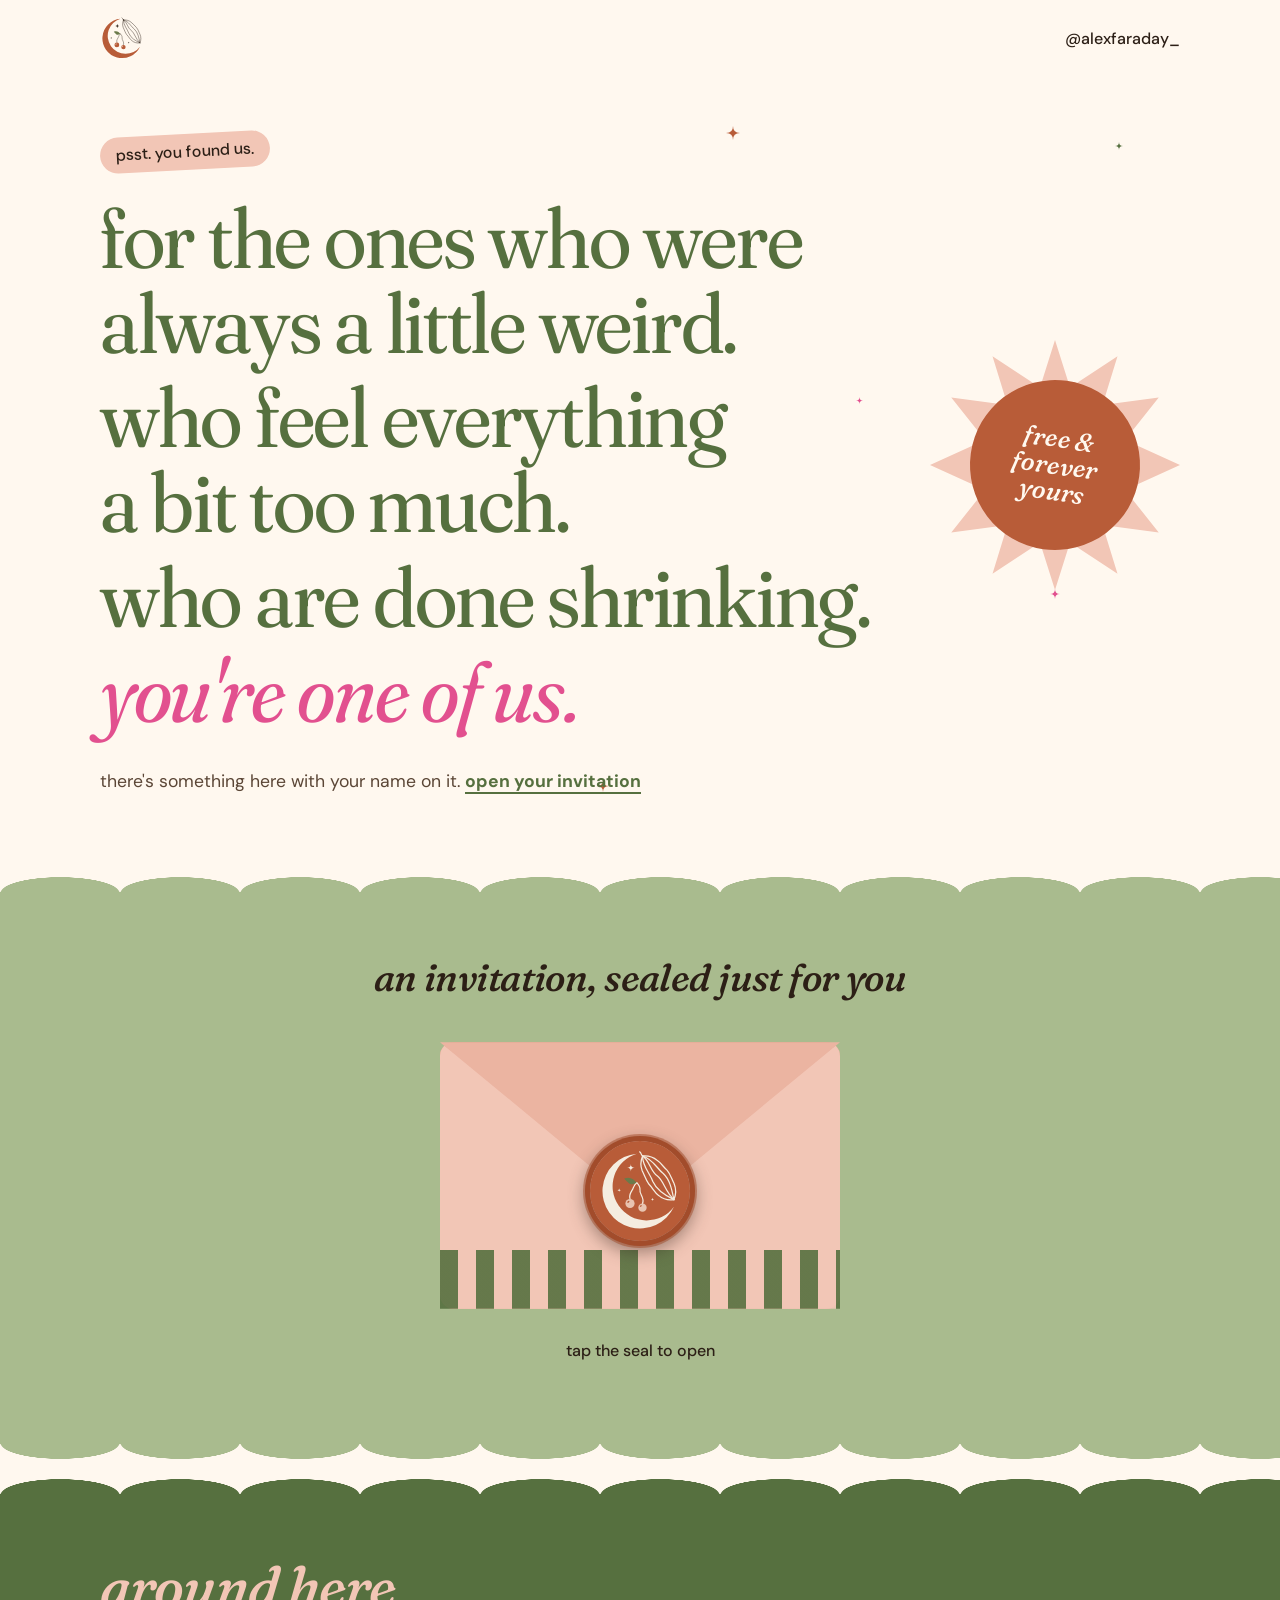
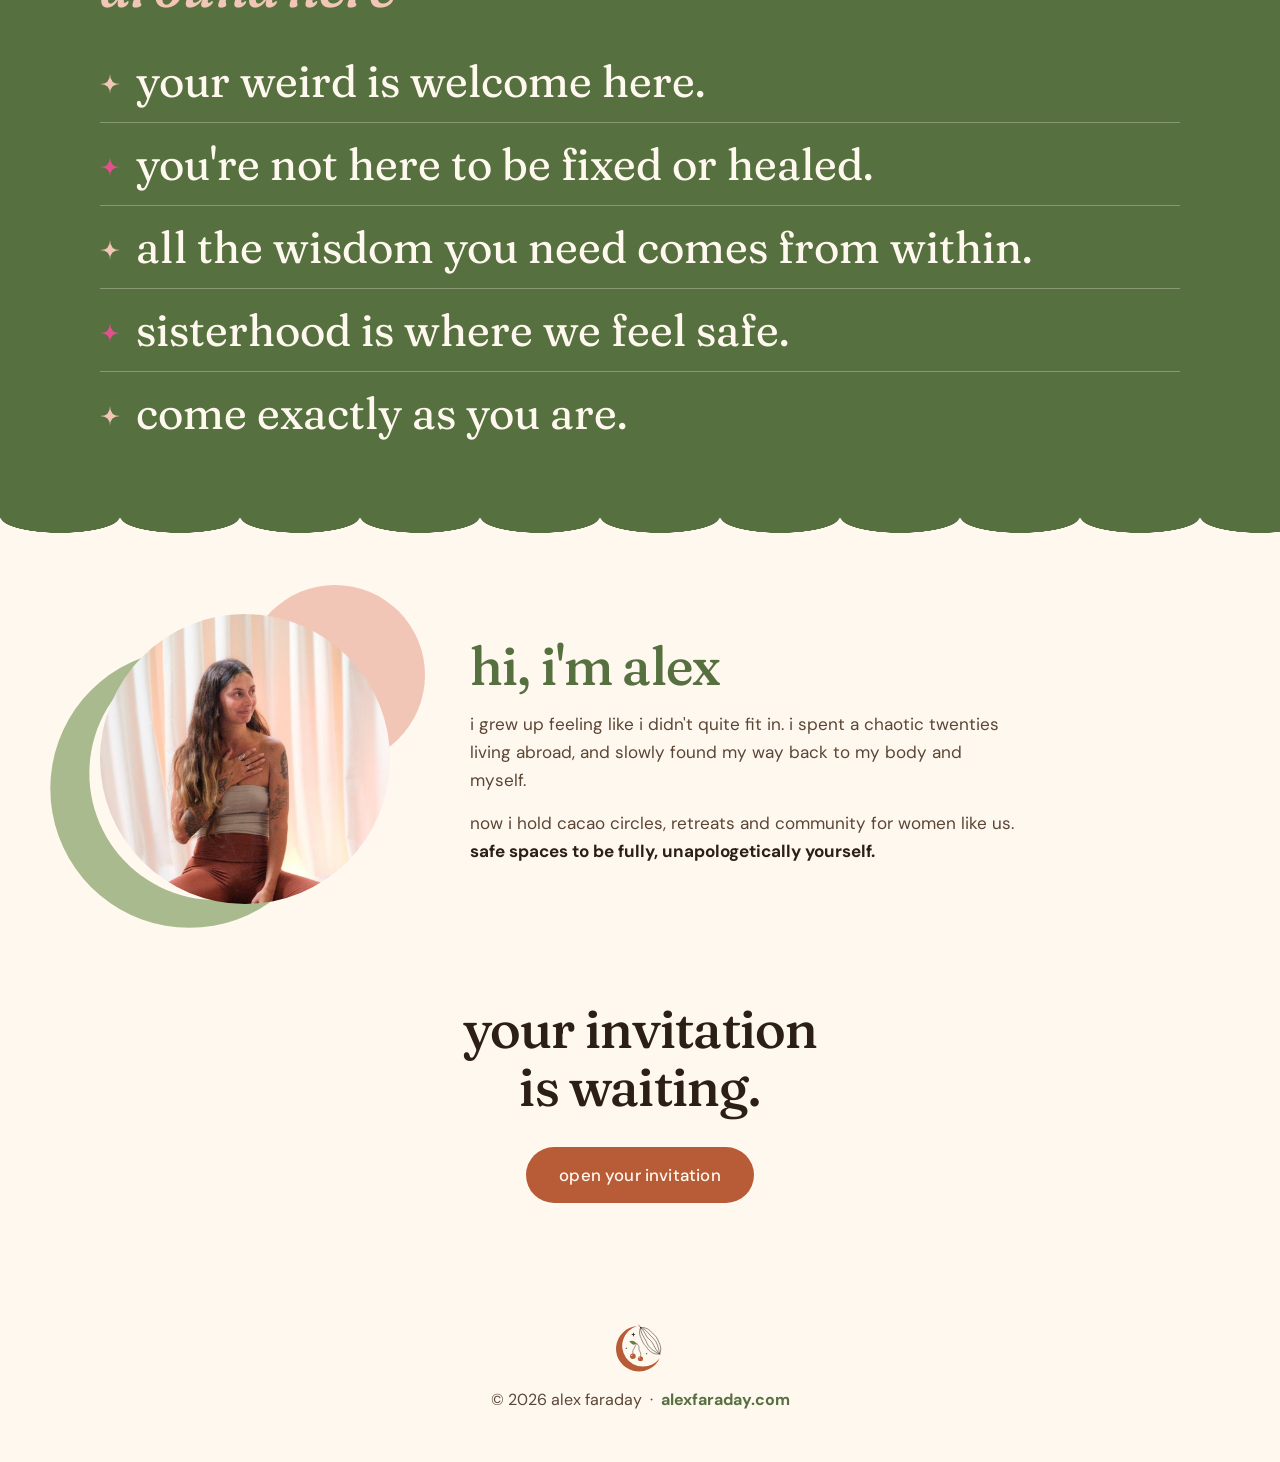
==== free.html @ 0415c29d "Add files via upload" ====
<!DOCTYPE html>
<html lang="en">
<head>
  <meta charset="UTF-8" />
  <meta name="viewport" content="width=device-width, initial-scale=1.0, viewport-fit=cover" />
  <title>your invitation · alex faraday</title>
  <meta name="description" content="a guided meditation and a ceremonial cacao guide, free and forever yours. an invitation into alex faraday's world." />
  <link rel="icon" href="favicon.svg" type="image/svg+xml" />
  <link rel="apple-touch-icon" href="apple-touch-icon.png" />
  <link rel="preconnect" href="https://fonts.googleapis.com" />
  <link rel="preconnect" href="https://fonts.gstatic.com" crossorigin />
  <link href="https://fonts.googleapis.com/css2?family=DM+Sans:opsz,wght@9..40,400;9..40,500;9..40,700&family=Fraunces:ital,opsz,wght,SOFT,WONK@0,9..144,300..600,0..100,0..1;1,9..144,300..600,0..100,0..1&display=swap" rel="stylesheet" />
  <style>
    /* boutique ibiza, green mood: whitewash, olive + sage, terracotta accents, soft scallops */
    :root {
      --wash:   #FFF8EF;
      --ink:    #2C1F16;
      --cobalt: #56703F;
      --sage:   #A9BB8E;
      --deep:   #B83A72;
      --sun:    #F5C95C;
      --pink:   #E2508F;
      --gingham: rgba(184,92,56,.32);
      --blush:  #F2C6B6;
      --terra:  #B85C38;
      --muted:  #5B4636;
      --ff-display: 'Fraunces', Georgia, serif;
      --ff-body: 'DM Sans', system-ui, sans-serif;
      --ease: cubic-bezier(.2, .8, .2, 1);
      color-scheme: light;
    }

    *, *::before, *::after { box-sizing: border-box; margin: 0; padding: 0; }
    html { scroll-behavior: smooth; -webkit-text-size-adjust: 100%; }
    body { background: var(--wash); color: var(--ink); font: 400 16px/1.65 var(--ff-body); overflow-x: hidden; }
    body, body * { text-transform: lowercase !important; }
    img { display: block; max-width: 100%; }
    a { color: inherit; }
    :focus-visible { outline: 3px solid var(--pink); outline-offset: 4px; border-radius: 8px; }
    .star { fill: currentColor; }

    .wrap {
      max-width: 1120px;
      margin: 0 auto;
      padding-left: max(1.25rem, env(safe-area-inset-left, 0px));
      padding-right: max(1.25rem, env(safe-area-inset-right, 0px));
    }

    .funky {
      font-family: var(--ff-display);
      font-variation-settings: "SOFT" 50, "WONK" 0;
      letter-spacing: -0.015em;
      text-wrap: balance;
    }

    /* ── scalloped edge ── */
    .awning {
      height: 46px;
      background: var(--terra);
      -webkit-mask: linear-gradient(#000 0 0) top / 100% 28px no-repeat, radial-gradient(circle 18px at 50% 0, #000 98%, #0000) 0 28px / 36px 18px repeat-x;
              mask: linear-gradient(#000 0 0) top / 100% 28px no-repeat, radial-gradient(circle 18px at 50% 0, #000 98%, #0000) 0 28px / 36px 18px repeat-x;
    }

    .topbar { display: flex; align-items: center; justify-content: space-between; padding-block: 1rem; }
    .topbar img { width: 46px; height: 46px; }
    .topbar a { text-decoration: none; font-weight: 500; }
    .topbar a:hover { color: var(--cobalt); }

    /* ── buttons: retro stickers ── */
    .btn {
      display: inline-flex; align-items: center; justify-content: center;
      min-height: 56px; padding: 0.9rem 2.1rem;
      background: var(--terra); color: var(--wash);
      border: 0; border-radius: 999px;
      font: 500 1.05rem/1.2 var(--ff-body); letter-spacing: 0.01em;
      text-decoration: none; cursor: pointer;
      transition: transform .2s var(--ease), background .2s;
    }
    .btn:hover { transform: translateY(-2px); background: #A24C2B; }
    .btn:active { transform: translateY(1px); }
    .btn[disabled] { opacity: .7; cursor: wait; }
    .btn--full { width: 100%; }

    /* ── the calling ── */
    .calling { display: grid; gap: 2rem; align-items: center; padding-block: 2.5rem 4rem; }
    @media (min-width: 900px) { .calling { grid-template-columns: minmax(0, 1fr) auto; gap: 3rem; padding-block: 3.5rem 5rem; } }
    .psst {
      display: inline-block;
      background: var(--blush);
      border: 0;
      border-radius: 999px;
      padding: 0.3rem 1rem;
      font-weight: 500;
      transform: rotate(-3deg);
      margin-bottom: 1.6rem;
    }
    .calling h1 {
      font-weight: 400;
      font-size: clamp(2.6rem, 7.6vw, 5.3rem);
      line-height: 1;
      color: var(--cobalt);
      max-width: 17ch;
    }
    .calling h1 span { display: block; opacity: 0; transform: translateY(16px) rotate(-1deg); animation: rise .8s var(--ease) forwards; }
    .calling h1 span + span { margin-top: 0.12em; }
    .calling h1 span:nth-child(1) { animation-delay: .15s; }
    .calling h1 span:nth-child(2) { animation-delay: .95s; }
    .calling h1 span:nth-child(3) { animation-delay: 1.75s; }
    .calling h1 span:nth-child(4) { animation-delay: 2.7s; color: var(--pink); font-style: italic; }
    .calling .after { opacity: 0; animation: rise .8s var(--ease) 3.4s forwards; margin-top: 2rem; font-size: 1.1rem; color: var(--muted); }
    .calling .after a { color: var(--cobalt); font-weight: 700; text-underline-offset: 5px; text-decoration-thickness: 2px; }
    @keyframes rise { to { opacity: 1; transform: none; } }

    /* rotating sun sticker */
    .sun-sticker { position: relative; width: 210px; height: 210px; justify-self: center; }
    .sun-sticker .rays { position: absolute; inset: 0; color: var(--blush); animation: spin 40s linear infinite; }
    .sun-sticker .face {
      position: absolute; inset: 34px;
      border-radius: 50%;
      background: var(--terra);
      border: 0;
      display: grid; place-items: center; text-align: center;
      font: italic 500 1.35rem/1.05 var(--ff-display);
      font-variation-settings: "SOFT" 50, "WONK" 0;
      color: var(--wash);
      transform: rotate(8deg);
    }
    @keyframes spin { to { transform: rotate(360deg); } }

    /* fairy dust */
    .calling { position: relative; }
    .dust { position: absolute; inset: 0; pointer-events: none; }
    .dust svg { position: absolute; color: var(--terra); animation: twinkle 3.6s ease-in-out infinite; }
    .dust svg:nth-child(1) { left: 58%; top: 6%;  width: 14px; height: 14px; }
    .dust svg:nth-child(2) { left: 88%; top: 64%; width: 10px; height: 10px; animation-delay: .8s; color: var(--pink); }
    .dust svg:nth-child(3) { left: 46%; top: 88%; width: 12px; height: 12px; animation-delay: 1.6s; }
    .dust svg:nth-child(4) { left: 94%; top: 8%;  width: 8px;  height: 8px;  animation-delay: 2.3s; color: var(--cobalt); }
    .dust svg:nth-child(5) { left: 70%; top: 40%; width: 7px;  height: 7px;  animation-delay: 1.2s; color: var(--pink); }
    @keyframes twinkle { 0%, 100% { transform: scale(1) rotate(0); opacity: 1; } 50% { transform: scale(.35) rotate(45deg); opacity: .4; } }
    @media (min-width: 900px) { .sun-sticker { width: 250px; height: 250px; } .sun-sticker .face { inset: 40px; font-size: 1.6rem; } }

    /* checkerboard tile strip */
    .checker {
      height: 34px;
      background:
        linear-gradient(90deg, var(--gingham) 50%, transparent 0) 0 0 / 34px 34px,
        linear-gradient(var(--gingham) 50%, transparent 0) 0 0 / 34px 34px,
        var(--wash);
    }

    /* ── the invitation ── */
    .invite::before, .invite::after {
      content: ""; position: absolute; left: 0; right: 0; height: 16px;
      background: radial-gradient(ellipse 50% 100% at 50% 0, var(--sage) 98%, #0000) 0 0 / 120px 16px repeat-x;
    }
    .invite::before { top: -15px; transform: scaleY(-1); }
    .invite::after { bottom: -15px; }
    .invite { position: relative; margin: 16px 0 50px; background: var(--sage); padding-block: 4rem 5rem; text-align: center; scroll-margin-top: 0; }
    .invite-label { font-weight: 500; font-style: italic; font-size: clamp(1.7rem, 5vw, 2.4rem); line-height: 1.1; color: var(--ink); margin-bottom: 2.75rem; }

    .env-wrap { position: relative; width: min(400px, 86vw); margin: 0 auto; }
    .envelope { position: relative; width: 100%; aspect-ratio: 3 / 2; perspective: 1100px; }
    .env-back { position: absolute; inset: 0; background: #D79A82; border-radius: 14px; }
    .env-peek {
      position: absolute; left: 7%; right: 7%; top: 8%; height: 84%;
      background: var(--wash); border-radius: 8px; z-index: 2;
      transition: transform .8s var(--ease) .45s;
    }
    .env-peek::after {
      content: "dear you,";
      position: absolute; left: 12%; top: 14%;
      font: italic 700 1.35rem var(--ff-display);
      font-variation-settings: "SOFT" 50, "WONK" 0;
      color: var(--cobalt);
    }
    .env-pocket {
      position: absolute; inset: 0; z-index: 3;
      background: var(--blush);
      border-radius: 14px;
      clip-path: polygon(0 0, 50% 56%, 100% 0, 100% 100%, 0 100%);
    }
    .env-pocket::after {
      content: ""; position: absolute; inset: auto 0 0 0; height: 22%;
      background: repeating-linear-gradient(90deg, var(--cobalt) 0 18px, var(--blush) 18px 36px);
      opacity: .9;
    }
    .env-flap {
      position: absolute; left: 0; top: 0; width: 100%; height: 62%;
      z-index: 4;
      background: #EBB4A1;
      clip-path: polygon(0 0, 100% 0, 50% 100%);
      transform-origin: top center;
      transition: transform .7s var(--ease), z-index 0s .35s;
    }
    .seal {
      position: absolute; left: 50%; top: 56%; z-index: 5;
      width: 100px; height: 100px; margin: -50px 0 0 -50px;
      border: 0; padding: 0; border-radius: 50%; background: none; cursor: pointer;
      filter: drop-shadow(0 6px 8px rgba(44,31,22,.4));
      transition: transform .35s var(--ease), opacity .3s;
      animation: pulse 2.4s ease-in-out infinite;
    }
    .seal img { width: 100%; height: 100%; border-radius: 50%; box-shadow: 0 0 0 5px #A24C2B, 0 0 0 7px rgba(162,76,43,.5); }
    @keyframes pulse { 0%, 100% { transform: scale(1) rotate(0); } 50% { transform: scale(1.07) rotate(-4deg); } }
    .seal-hint { margin-top: 1.8rem; font-weight: 500; color: var(--ink); }

    .invite.is-open .env-flap { transform: rotateX(180deg); z-index: 1; }
    .invite.is-open .seal { opacity: 0; transform: scale(.4) rotate(40deg); pointer-events: none; animation: none; }
    .invite.is-open .env-peek { transform: translateY(-58%); }
    .invite.is-open .seal-hint { opacity: 0; }
    .invite.is-read .env-wrap, .invite.is-read .seal-hint { display: none; }

    /* the letter, framed in cobalt tiles */
    .letter {
      display: none;
      max-width: 600px;
      margin: 0 auto;
      text-align: left;
      padding: 14px;
      border-radius: 22px;
      border: 0;
      background: var(--blush);
      box-shadow: 0 24px 40px -22px rgba(44,31,22,.6);
      transform: rotate(-1deg);
    }
    .invite.is-read .letter { display: block; animation: unfold .8s var(--ease); }
    @keyframes unfold { from { opacity: 0; transform: translateY(40px) rotate(3deg) scale(.95); } to { opacity: 1; transform: rotate(-1deg); } }
    .letter-inner { background: var(--wash); border-radius: 12px; padding: 2.2rem 1.5rem 2rem; }
    @media (min-width: 600px) { .letter-inner { padding: 2.8rem 2.8rem 2.4rem; } }
    .letter .dear { font-weight: 500; font-style: italic; font-size: 2.1rem; line-height: 1; color: var(--cobalt); margin-bottom: 1.2rem; }
    .letter p { color: var(--muted); margin-bottom: 1rem; font-size: 1.05rem; }
    .letter p strong { color: var(--ink); font-weight: 700; }
    .gift-line { display: flex; gap: 0.9rem; align-items: flex-start; margin-bottom: 1rem; }
    .gift-line .dot { width: 34px; height: 34px; flex-shrink: 0; border-radius: 50%; display: grid; place-items: center; }
    .gift-line .dot svg { width: 14px; height: 14px; color: var(--ink); }
    .gift-line:nth-of-type(1) .dot { background: var(--pink); }
    .gift-line:nth-of-type(2) .dot { background: var(--blush); }
    .gift-line div { color: var(--muted); }
    .gift-line b { display: block; font: 500 1.35rem/1.15 var(--ff-display); font-variation-settings: "SOFT" 50, "WONK" 0; color: var(--ink); }

    .sign { margin-top: 1.8rem; }
    .line-field { display: block; margin-bottom: 1.3rem; }
    .line-field span { display: block; font-size: 0.88rem; font-weight: 700; }
    .line-field input {
      width: 100%; min-height: 50px;
      border: 0; border-bottom: 2px solid var(--ink); border-radius: 0;
      background: transparent; padding: 0.4rem 0.1rem;
      color: var(--ink); font: 400 1.05rem var(--ff-body);
      text-transform: none !important;
    }
    .line-field input.signature { font: italic 600 1.8rem var(--ff-display); font-variation-settings: "SOFT" 50, "WONK" 0; color: var(--cobalt); }
    .line-field input:focus { outline: none; border-bottom-color: var(--terra); box-shadow: 0 2px 0 var(--terra); }
    .consent { display: flex; gap: 0.6rem; align-items: flex-start; font-size: 0.92rem; color: var(--muted); margin-bottom: 1.5rem; }
    .consent input { width: 20px; height: 20px; margin-top: 2px; accent-color: var(--cobalt); flex-shrink: 0; }
    .from { font: italic 400 1.7rem var(--ff-display); font-variation-settings: "SOFT" 50, "WONK" 0; color: var(--terra); margin-top: 1.4rem; }
    .form-error { display: none; color: #B0332B; font-weight: 500; margin-top: 0.8rem; }
    .letter.is-error .form-error { display: block; }
    .form-done { display: none; text-align: center; padding: 1rem 0; }
    .letter.is-done form, .letter.is-done .pre { display: none; }
    .letter.is-done .form-done { display: block; }
    .stamp { width: 124px; height: 124px; margin: 0 auto 1.5rem; border-radius: 50%; box-shadow: 0 0 0 6px #A24C2B, 0 0 0 9px rgba(162,76,43,.45); animation: stamp .7s cubic-bezier(.3,1.6,.5,1) both; }
    @keyframes stamp { from { transform: scale(2.4) rotate(-30deg); opacity: 0; } to { transform: rotate(-8deg); opacity: 1; } }
    .form-done h2 { font-weight: 500; font-size: 2.4rem; line-height: 1; color: var(--cobalt); margin-bottom: 0.6rem; }
    .form-done p { color: var(--muted); }

    /* ── around here: a forest band ── */
    .sea { position: relative; background: var(--cobalt); color: var(--wash); padding-block: 4rem; }
    .sea::before, .sea::after {
      content: ""; position: absolute; left: 0; right: 0; height: 26px;
      height: 16px;
      background: radial-gradient(ellipse 50% 100% at 50% 0, var(--cobalt) 98%, #0000) 0 0 / 120px 16px repeat-x;
    }
    .sea::before { top: -15px; transform: scaleY(-1); }
    .sea::after { bottom: -15px; }
    .sea h2 { font-weight: 500; font-style: italic; font-size: clamp(2.4rem, 7vw, 3.6rem); line-height: 1; color: var(--blush); margin-bottom: 1.5rem; }
    .beliefs { list-style: none; }
    .beliefs li {
      font: 400 clamp(1.7rem, 5.2vw, 2.8rem)/1.12 var(--ff-display);
      font-variation-settings: "SOFT" 50, "WONK" 0;
      padding-block: 1rem;
      border-bottom: 1px solid rgba(255,248,239,.3);
      display: flex; gap: 1rem; align-items: baseline;
    }
    .beliefs li:last-child { border-bottom: 0; }
    .beliefs svg { width: 20px; height: 20px; flex-shrink: 0; color: var(--blush); transform: translateY(-3px); }
    .beliefs li:nth-child(even) svg { color: var(--pink); }

    /* ── about ── */
    .about { display: grid; gap: 3rem; align-items: center; padding-block: 6rem 3rem; }
    @media (min-width: 860px) { .about { grid-template-columns: auto minmax(0, 1fr); gap: 5rem; } }
    .about-photo { position: relative; width: min(290px, 70vw); aspect-ratio: 1; justify-self: center; isolation: isolate; }
    .about-photo > img { position: absolute; inset: 0; width: 100%; height: 100%; border-radius: 50%; object-fit: cover; object-position: center 28%; }
    .about-photo .sun-disc { position: absolute; z-index: -2; width: 62%; aspect-ratio: 1; right: -12%; top: -10%; border-radius: 50%; background: var(--blush); }
    .about-photo .moon { position: absolute; z-index: -1; width: 128%; height: 128%; left: -33%; top: -4%; fill: var(--sage); transform: rotate(-30deg); }
    .about h2 { font-weight: 500; font-size: clamp(2.4rem, 7vw, 3.4rem); line-height: 1; color: var(--cobalt); margin-bottom: 1rem; }
    .about p { color: var(--muted); font-size: 1.07rem; margin-bottom: 0.9rem; max-width: 34rem; }
    .about p strong { color: var(--ink); font-weight: 700; }

    .closer { text-align: center; padding-block: 3rem 5rem; }
    .closer h2 { font-weight: 500; font-size: clamp(2.2rem, 6.5vw, 3.4rem); line-height: 1.05; color: var(--ink); margin: 0 auto 2rem; max-width: 16ch; }

    footer { padding-block: 2.5rem 3rem; text-align: center; color: var(--muted); }
    footer img { width: 52px; margin: 0 auto 0.7rem; }
    footer a { color: var(--cobalt); font-weight: 700; text-decoration: none; }

    .spark { position: fixed; width: 18px; height: 18px; margin: -9px 0 0 -9px; pointer-events: none; z-index: 1000; animation: spark .9s var(--ease) forwards; }
    @keyframes spark { 0% { transform: translate(0,0) scale(.2); opacity: 1; } 70% { opacity: 1; } 100% { transform: translate(var(--dx), var(--dy)) scale(var(--s)) rotate(90deg); opacity: 0; } }

    @media (prefers-reduced-motion: reduce) {
      *, *::before, *::after { animation: none !important; transition: none !important; }
      .calling h1 span, .calling .after { opacity: 1; transform: none; }
      html { scroll-behavior: auto; }
    }
  </style>
</head>
<body>

<svg width="0" height="0" style="position:absolute" aria-hidden="true">
  <defs>
    <symbol id="star" viewBox="0 0 24 24"><path d="M12 0 Q12 12 24 12 Q12 12 12 24 Q12 12 0 12 Q12 12 12 0 Z"/></symbol>
    <symbol id="crescent" viewBox="0 0 240 240"><path d="M165 42.1 A90 90 0 1 0 165 197.9 A81.9 81.9 0 1 1 165 42.1 Z"/></symbol>
  </defs>
</svg>

<div class="wrap">
  <header class="topbar">
    <a href="index.html" aria-label="alex faraday home"><img src="alex-faraday-symbol.svg" alt="" /></a>
    <a href="https://www.instagram.com/alexfaraday_/" target="_blank" rel="noopener">@alexfaraday_</a>
  </header>
</div>

<main>
  <div class="wrap">
    <section class="calling">
      <div class="dust" aria-hidden="true"><svg class="star"><use href="#star"/></svg><svg class="star"><use href="#star"/></svg><svg class="star"><use href="#star"/></svg><svg class="star"><use href="#star"/></svg><svg class="star"><use href="#star"/></svg></div>
      <div>
        <p class="psst">psst. you found us.</p>
        <h1 class="funky">
          <span>for the ones who were always a little weird.</span>
          <span>who feel everything a bit too much.</span>
          <span>who are done shrinking.</span>
          <span>you're one of us.</span>
        </h1>
        <p class="after">there's something here with your name on it. <a href="#invite">open your invitation</a></p>
      </div>
      <div class="sun-sticker" aria-hidden="true">
        <svg class="rays" viewBox="0 0 200 200"><path class="star" d="M100 0 L112 38 L150 13 L138 52 L183 46 L156 80 L200 100 L156 120 L183 154 L138 148 L150 187 L112 162 L100 200 L88 162 L50 187 L62 148 L17 154 L44 120 L0 100 L44 80 L17 46 L62 52 L50 13 L88 38 Z"/></svg>
        <div class="face">free &amp;<br />forever<br />yours</div>
      </div>
    </section>
  </div>

  <section class="invite" id="invite" aria-labelledby="invite-label">
    <div class="wrap">
      <p class="invite-label funky" id="invite-label">an invitation, sealed just for you</p>

      <div class="env-wrap">
        <div class="envelope" aria-hidden="true">
          <div class="env-back"></div>
          <div class="env-peek"></div>
          <div class="env-pocket"></div>
          <div class="env-flap"></div>
        </div>
        <button class="seal" type="button" aria-expanded="false" aria-controls="letter" aria-label="break the seal and open your invitation"><img src="favicon.svg" alt="" /></button>
      </div>
      <p class="seal-hint">tap the seal to open</p>

      <article class="letter" id="letter" data-signup>
        <div class="letter-inner">
          <div class="pre">
            <p class="dear funky">dear you,</p>
            <p>if you're curious about the way i hold space, this is a gentle place to start. <strong>a little taste of what it feels like to sit with me, from wherever you are.</strong></p>
            <p>two gifts, free and forever yours:</p>
            <div class="gift-line"><span class="dot"><svg class="star"><use href="#star"/></svg></span><div><b>the grounding</b>a guided meditation to get you out of your head and back into your body. come back to it whenever you need.</div></div>
            <div class="gift-line"><span class="dot"><svg class="star"><use href="#star"/></svg></span><div><b>the cacao spirit</b>my guide to working with ceremonial cacao and preparing for ceremony.</div></div>
            <p>sign below and i'll send them straight to your inbox.</p>
          </div>

          <form class="sign" data-ml="free">
            <label class="line-field"><span>sign your name</span><input class="signature" id="f-name" name="fields[name]" autocomplete="given-name" required /></label>
            <label class="line-field"><span>your email</span><input id="f-email" type="email" name="fields[email]" autocomplete="email" required /></label>
            <label class="consent"><input id="f-consent" type="checkbox" required /> i'm happy to get emails from alex</label>
            <button class="btn btn--full" type="submit">seal it, i'm in</button>
            <p class="form-error" role="alert">that didn't go through. check your email address and try again.</p>
            <p class="from">alex x</p>
          </form>

          <div class="form-done" aria-live="polite">
            <img class="stamp" src="favicon.svg" alt="" />
            <h2 class="funky">welcome, <span data-name-out>lovely</span>.</h2>
            <p>you're in. check your inbox, your gifts are waiting for you.</p>
          </div>
        </div>
      </article>
    </div>
  </section>

  <section class="sea" aria-labelledby="believe-title" style="margin-top: 16px">
    <div class="wrap">
      <h2 class="funky" id="believe-title">around here</h2>
      <ul class="beliefs">
        <li><svg class="star"><use href="#star"/></svg>your weird is welcome here.</li>
        <li><svg class="star"><use href="#star"/></svg>you're not here to be fixed or healed.</li>
        <li><svg class="star"><use href="#star"/></svg>all the wisdom you need comes from within.</li>
        <li><svg class="star"><use href="#star"/></svg>sisterhood is where we feel safe.</li>
        <li><svg class="star"><use href="#star"/></svg>come exactly as you are.</li>
      </ul>
    </div>
  </section>

  <div class="wrap">
    <section class="about" aria-labelledby="alex-title">
      <div class="about-photo">
        <span class="sun-disc" aria-hidden="true"></span>
        <svg class="moon" aria-hidden="true"><use href="#crescent"/></svg>
        <img src="about-web.jpg" alt="alex faraday" />
      </div>
      <div>
        <h2 class="funky" id="alex-title">hi, i'm alex</h2>
        <p>i grew up feeling like i didn't quite fit in. i spent a chaotic twenties living abroad, and slowly found my way back to my body and myself.</p>
        <p>now i hold cacao circles, retreats and community for women like us. <strong>safe spaces to be fully, unapologetically yourself.</strong></p>
      </div>
    </section>

    <section class="closer">
      <h2 class="funky">your invitation is waiting.</h2>
      <a class="btn" href="#invite" data-open-invite>open your invitation</a>
    </section>
  </div>
</main>

<footer>
  <div class="wrap">
    <img src="alex-faraday-symbol.svg" alt="" />
    <p>© 2026 alex faraday &nbsp;·&nbsp; <a href="index.html">alexfaraday.com</a></p>
  </div>
</footer>

<script src="ml.js"></script>
<script>
  (function () {
    var invite = document.getElementById('invite');
    var seal = invite.querySelector('.seal');
    var calm = window.matchMedia('(prefers-reduced-motion: reduce)').matches;
    function open() {
      if (invite.classList.contains('is-open')) return;
      invite.classList.add('is-open');
      seal.setAttribute('aria-expanded', 'true');
      setTimeout(function () {
        invite.classList.add('is-read');
        var first = invite.querySelector('.letter input');
        if (first) first.focus({ preventScroll: true });
      }, calm ? 0 : 1300);
    }
    seal.addEventListener('click', open);
    document.querySelectorAll('[data-open-invite], .calling .after a').forEach(function (a) {
      a.addEventListener('click', function () { setTimeout(open, calm ? 0 : 600); });
    });
  })();

  if (!window.matchMedia('(prefers-reduced-motion: reduce)').matches) {
    var colours = ['#1F4FA8', '#F4B23E', '#EC6A9C', '#B85C38'];
    document.addEventListener('pointerdown', function (e) {
      for (var i = 0; i < 6; i++) {
        var s = document.createElementNS('http://www.w3.org/2000/svg', 'svg');
        s.setAttribute('class', 'spark');
        s.setAttribute('aria-hidden', 'true');
        s.innerHTML = '<use href="#star" fill="currentColor"/>';
        var a = Math.random() * Math.PI * 2, r = 30 + Math.random() * 46;
        s.style.cssText = 'left:' + e.clientX + 'px;top:' + e.clientY + 'px;color:' + colours[i % 4];
        s.style.setProperty('--dx', Math.cos(a) * r + 'px');
        s.style.setProperty('--dy', Math.sin(a) * r + 'px');
        s.style.setProperty('--s', (0.5 + Math.random() * 0.9).toFixed(2));
        document.body.appendChild(s);
        s.addEventListener('animationend', function () { this.remove(); });
      }
    });
  }
</script>
</body>
</html>
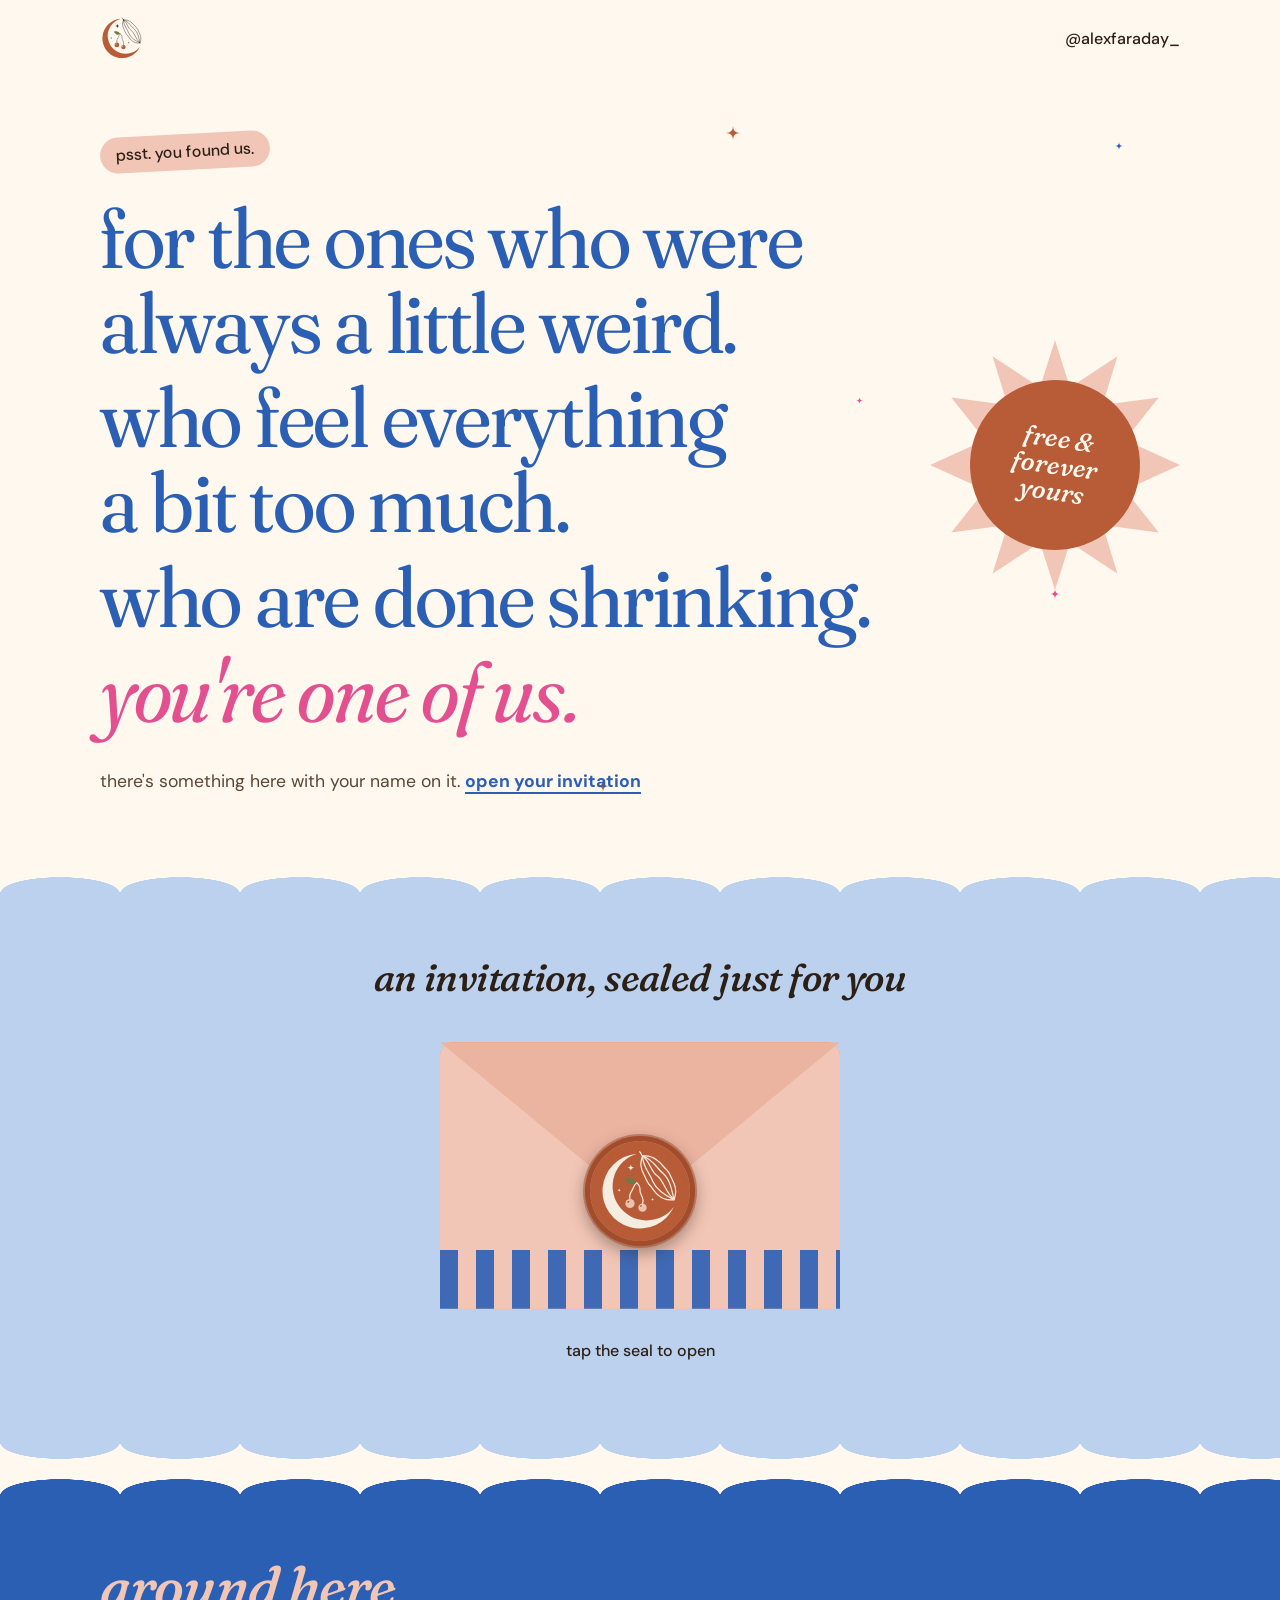
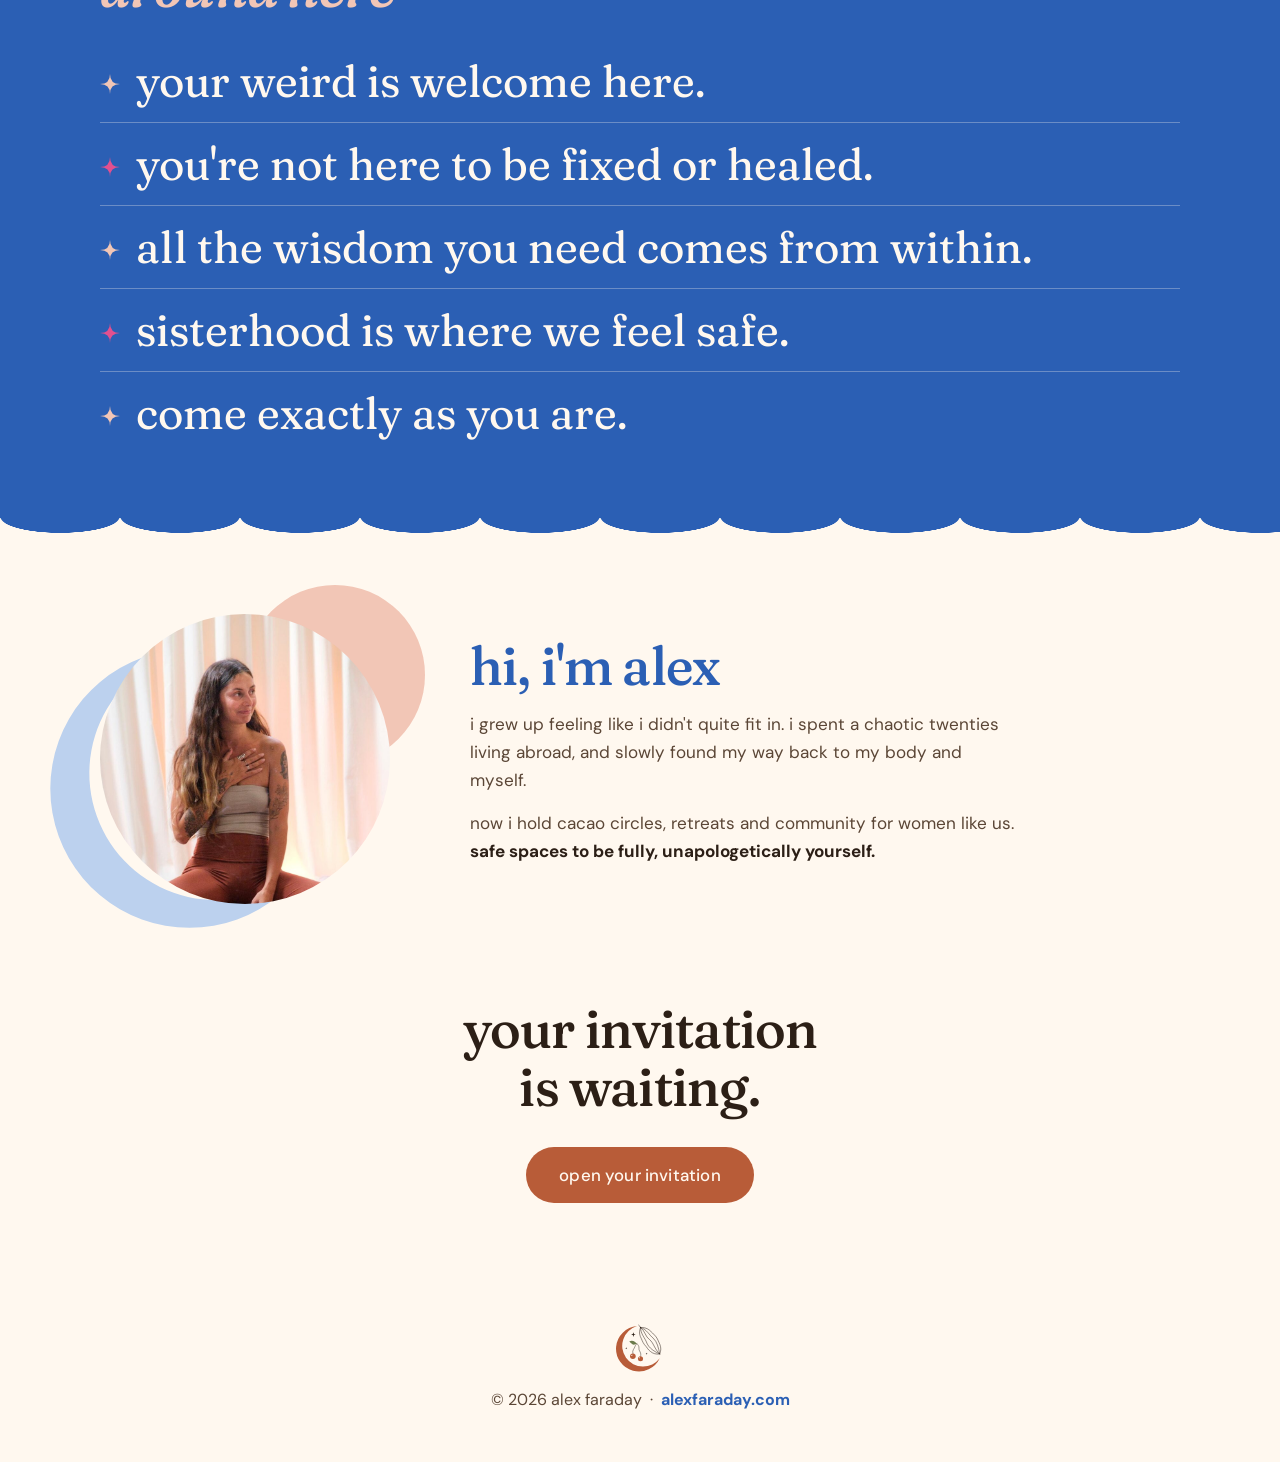
==== commit dd16ad67: "Add files via upload" ====
--- a/free.html
+++ b/free.html
@@ -11,12 +11,12 @@
   <link rel="preconnect" href="https://fonts.gstatic.com" crossorigin />
   <link href="https://fonts.googleapis.com/css2?family=DM+Sans:opsz,wght@9..40,400;9..40,500;9..40,700&family=Fraunces:ital,opsz,wght,SOFT,WONK@0,9..144,300..600,0..100,0..1;1,9..144,300..600,0..100,0..1&display=swap" rel="stylesheet" />
   <style>
-    /* boutique ibiza, green mood: whitewash, olive + sage, terracotta accents, soft scallops */
+    /* boutique ibiza, blue mood: whitewash, island blue + sky, terracotta accents, soft scallops */
     :root {
       --wash:   #FFF8EF;
       --ink:    #2C1F16;
-      --cobalt: #56703F;
-      --sage:   #A9BB8E;
+      --cobalt: #2B5FB4;
+      --sage:   #BCD1EE;
       --deep:   #B83A72;
       --sun:    #F5C95C;
       --pink:   #E2508F;
@@ -238,6 +238,9 @@
     .gift-line div { color: var(--muted); }
     .gift-line b { display: block; font: 500 1.35rem/1.15 var(--ff-display); font-variation-settings: "SOFT" 50, "WONK" 0; color: var(--ink); }
 
+    .claim { margin-top: 1.8rem; display: grid; gap: 0.8rem; }
+    .btn--soft { background: var(--cobalt); }
+    .btn--soft:hover { background: #224C91; }
     .sign { margin-top: 1.8rem; }
     .line-field { display: block; margin-bottom: 1.3rem; }
     .line-field span { display: block; font-size: 0.88rem; font-weight: 700; }
@@ -373,22 +376,13 @@
             <p>two gifts, free and forever yours:</p>
             <div class="gift-line"><span class="dot"><svg class="star"><use href="#star"/></svg></span><div><b>the grounding</b>a guided meditation to get you out of your head and back into your body. come back to it whenever you need.</div></div>
             <div class="gift-line"><span class="dot"><svg class="star"><use href="#star"/></svg></span><div><b>the cacao spirit</b>my guide to working with ceremonial cacao and preparing for ceremony.</div></div>
-            <p>sign below and i'll send them straight to your inbox.</p>
+            <p>tap a gift to claim it. it's free, and it'll land straight in your inbox.</p>
           </div>
 
-          <form class="sign" data-ml="free">
-            <label class="line-field"><span>sign your name</span><input class="signature" id="f-name" name="fields[name]" autocomplete="given-name" required /></label>
-            <label class="line-field"><span>your email</span><input id="f-email" type="email" name="fields[email]" autocomplete="email" required /></label>
-            <label class="consent"><input id="f-consent" type="checkbox" required /> i'm happy to get emails from alex</label>
-            <button class="btn btn--full" type="submit">seal it, i'm in</button>
-            <p class="form-error" role="alert">that didn't go through. check your email address and try again.</p>
+          <div class="claim">
+            <a class="btn btn--full" href="https://checkout.mailerlite.com/checkout/30840" target="_blank" rel="noopener">claim the grounding</a>
+            <a class="btn btn--full btn--soft" href="https://checkout.mailerlite.com/checkout/30791" target="_blank" rel="noopener">claim the cacao spirit</a>
             <p class="from">alex x</p>
-          </form>
-
-          <div class="form-done" aria-live="polite">
-            <img class="stamp" src="favicon.svg" alt="" />
-            <h2 class="funky">welcome, <span data-name-out>lovely</span>.</h2>
-            <p>you're in. check your inbox, your gifts are waiting for you.</p>
           </div>
         </div>
       </article>
@@ -459,7 +453,7 @@
   })();
 
   if (!window.matchMedia('(prefers-reduced-motion: reduce)').matches) {
-    var colours = ['#1F4FA8', '#F4B23E', '#EC6A9C', '#B85C38'];
+    var colours = ['#2B5FB4', '#F2C6B6', '#E2508F', '#B85C38'];
     document.addEventListener('pointerdown', function (e) {
       for (var i = 0; i < 6; i++) {
         var s = document.createElementNS('http://www.w3.org/2000/svg', 'svg');
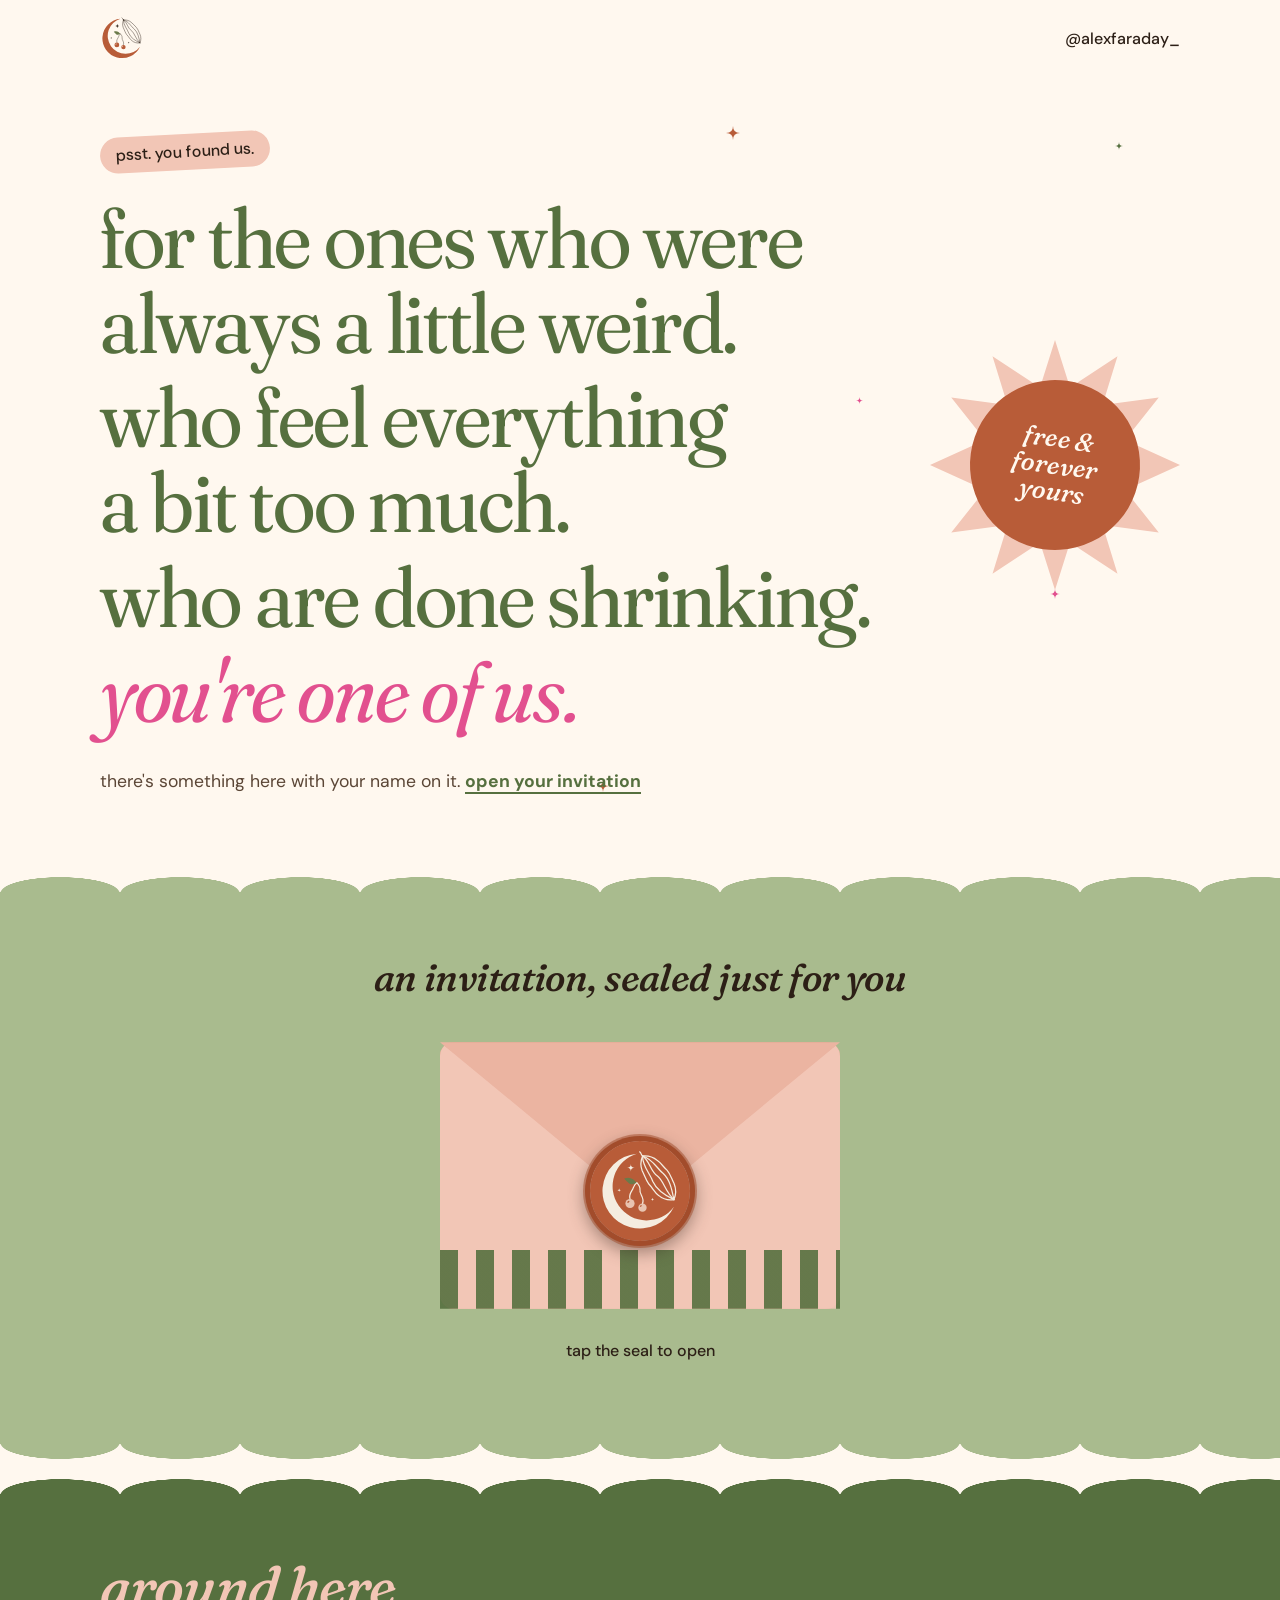
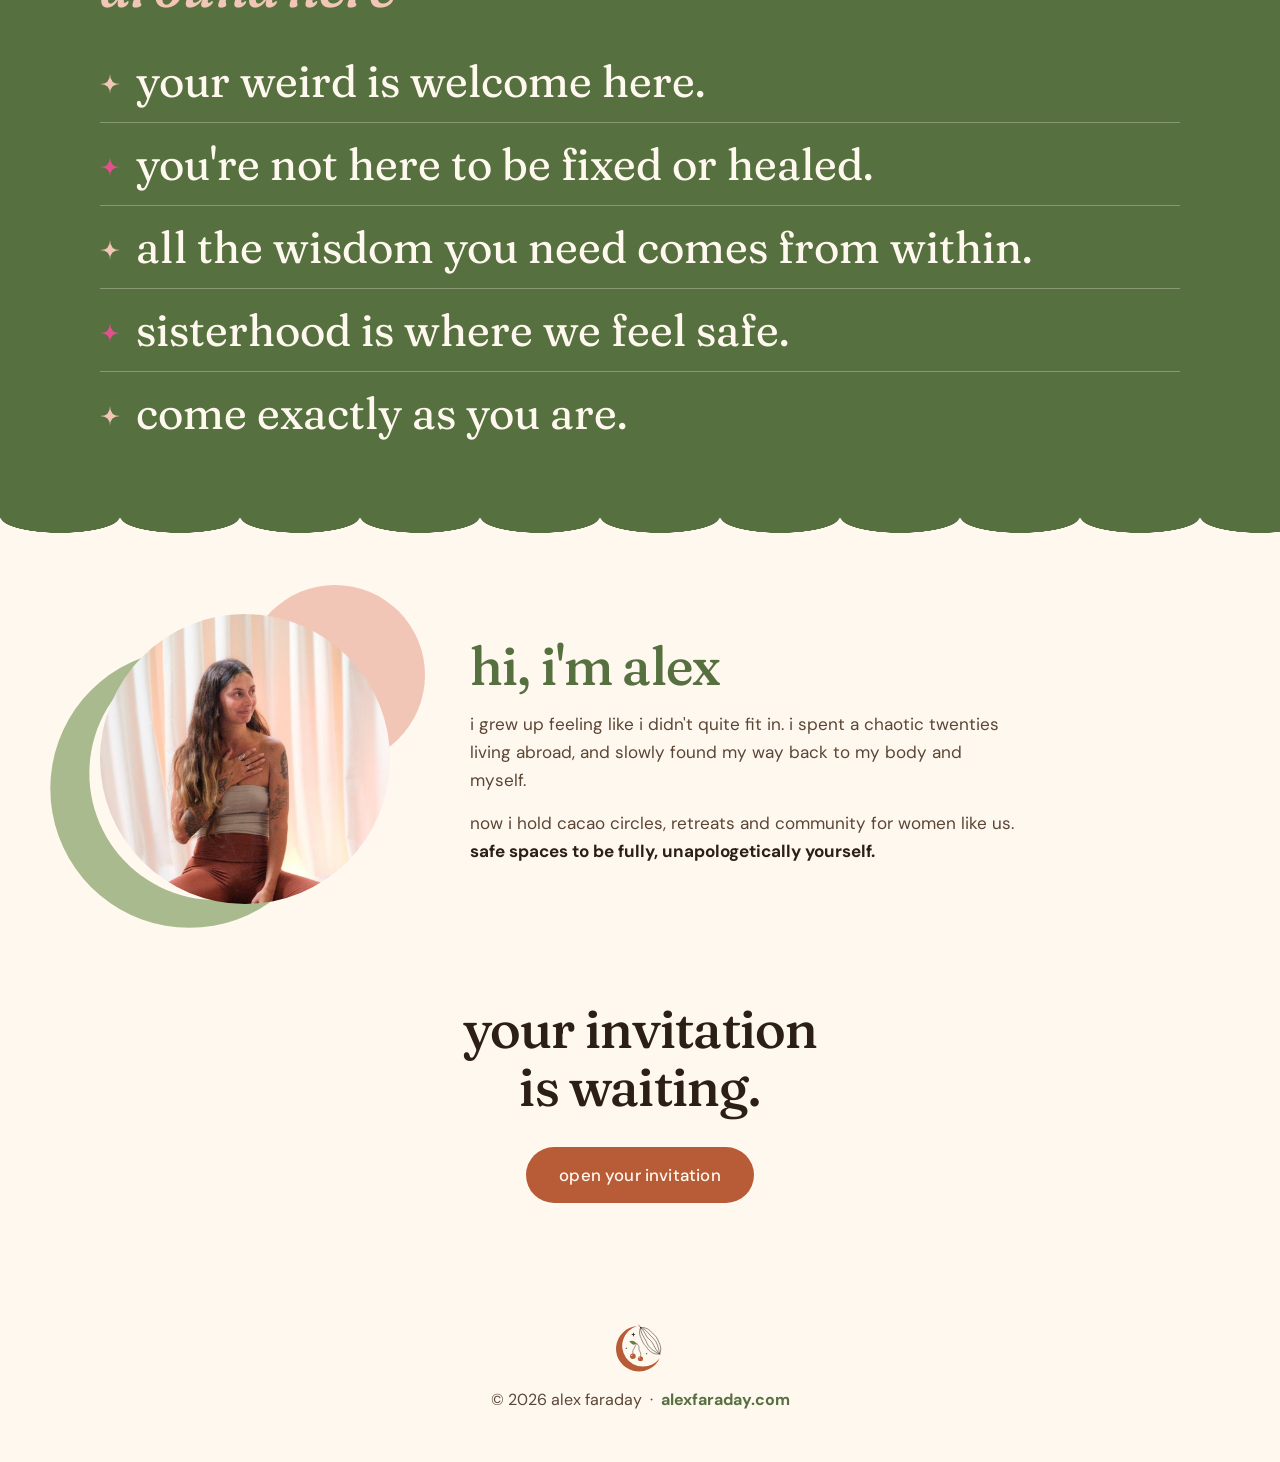
==== commit 9aa14d08: "Add files via upload" ====
--- a/free.html
+++ b/free.html
@@ -11,12 +11,12 @@
   <link rel="preconnect" href="https://fonts.gstatic.com" crossorigin />
   <link href="https://fonts.googleapis.com/css2?family=DM+Sans:opsz,wght@9..40,400;9..40,500;9..40,700&family=Fraunces:ital,opsz,wght,SOFT,WONK@0,9..144,300..600,0..100,0..1;1,9..144,300..600,0..100,0..1&display=swap" rel="stylesheet" />
   <style>
-    /* boutique ibiza, blue mood: whitewash, island blue + sky, terracotta accents, soft scallops */
+    /* boutique ibiza, green mood: whitewash, olive + sage, terracotta accents, soft scallops */
     :root {
       --wash:   #FFF8EF;
       --ink:    #2C1F16;
-      --cobalt: #2B5FB4;
-      --sage:   #BCD1EE;
+      --cobalt: #56703F;
+      --sage:   #A9BB8E;
       --deep:   #B83A72;
       --sun:    #F5C95C;
       --pink:   #E2508F;
@@ -239,8 +239,11 @@
     .gift-line b { display: block; font: 500 1.35rem/1.15 var(--ff-display); font-variation-settings: "SOFT" 50, "WONK" 0; color: var(--ink); }
 
     .claim { margin-top: 1.8rem; display: grid; gap: 0.8rem; }
-    .btn--soft { background: var(--cobalt); }
-    .btn--soft:hover { background: #224C91; }
+    /* each claim button matches its gift's bullet */
+    .btn--pink { background: var(--pink); color: #fff; }
+    .btn--pink:hover { background: #C93D7A; }
+    .btn--soft { background: var(--blush); color: var(--ink); }
+    .btn--soft:hover { background: #EBB4A1; }
     .sign { margin-top: 1.8rem; }
     .line-field { display: block; margin-bottom: 1.3rem; }
     .line-field span { display: block; font-size: 0.88rem; font-weight: 700; }
@@ -380,7 +383,7 @@
           </div>
 
           <div class="claim">
-            <a class="btn btn--full" href="https://checkout.mailerlite.com/checkout/30840" target="_blank" rel="noopener">claim the grounding</a>
+            <a class="btn btn--full btn--pink" href="https://checkout.mailerlite.com/checkout/30840" target="_blank" rel="noopener">claim the grounding</a>
             <a class="btn btn--full btn--soft" href="https://checkout.mailerlite.com/checkout/30791" target="_blank" rel="noopener">claim the cacao spirit</a>
             <p class="from">alex x</p>
           </div>
@@ -453,7 +456,7 @@
   })();
 
   if (!window.matchMedia('(prefers-reduced-motion: reduce)').matches) {
-    var colours = ['#2B5FB4', '#F2C6B6', '#E2508F', '#B85C38'];
+    var colours = ['#56703F', '#F2C6B6', '#E2508F', '#B85C38'];
     document.addEventListener('pointerdown', function (e) {
       for (var i = 0; i < 6; i++) {
         var s = document.createElementNS('http://www.w3.org/2000/svg', 'svg');
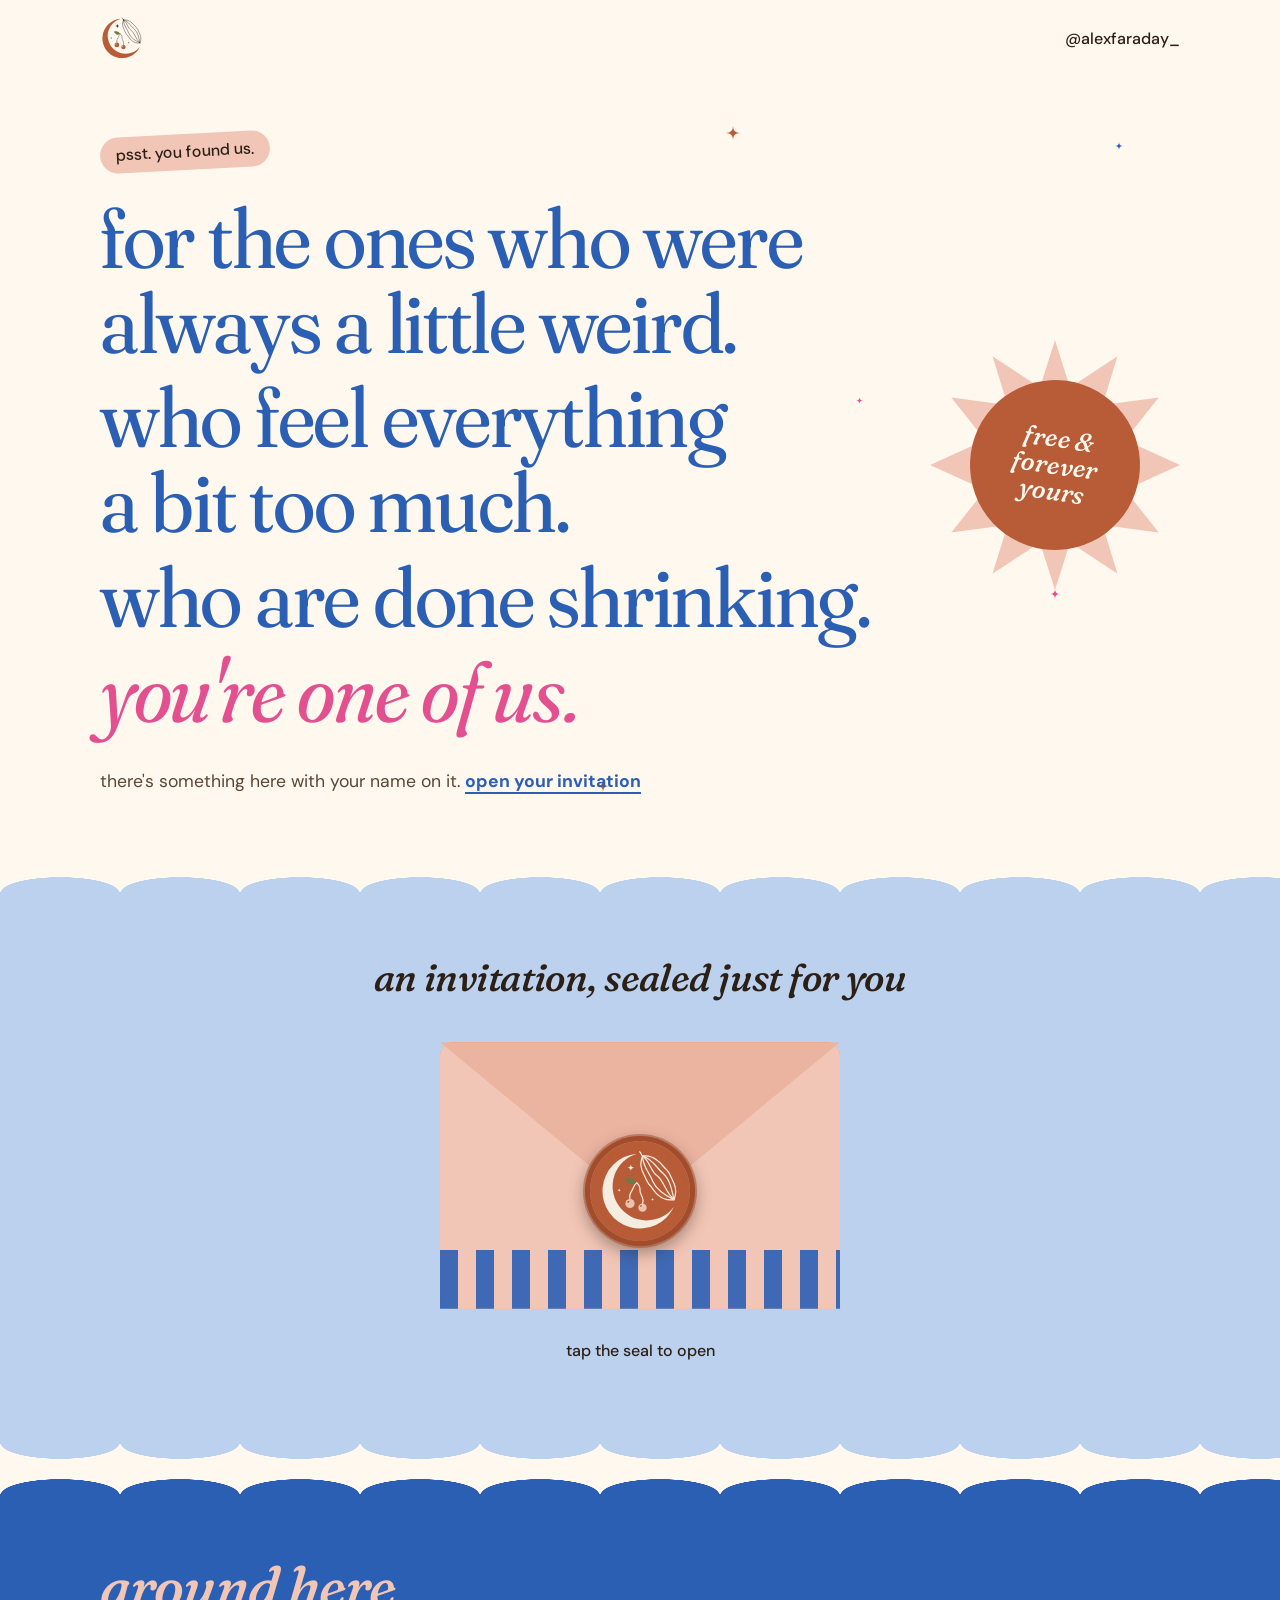
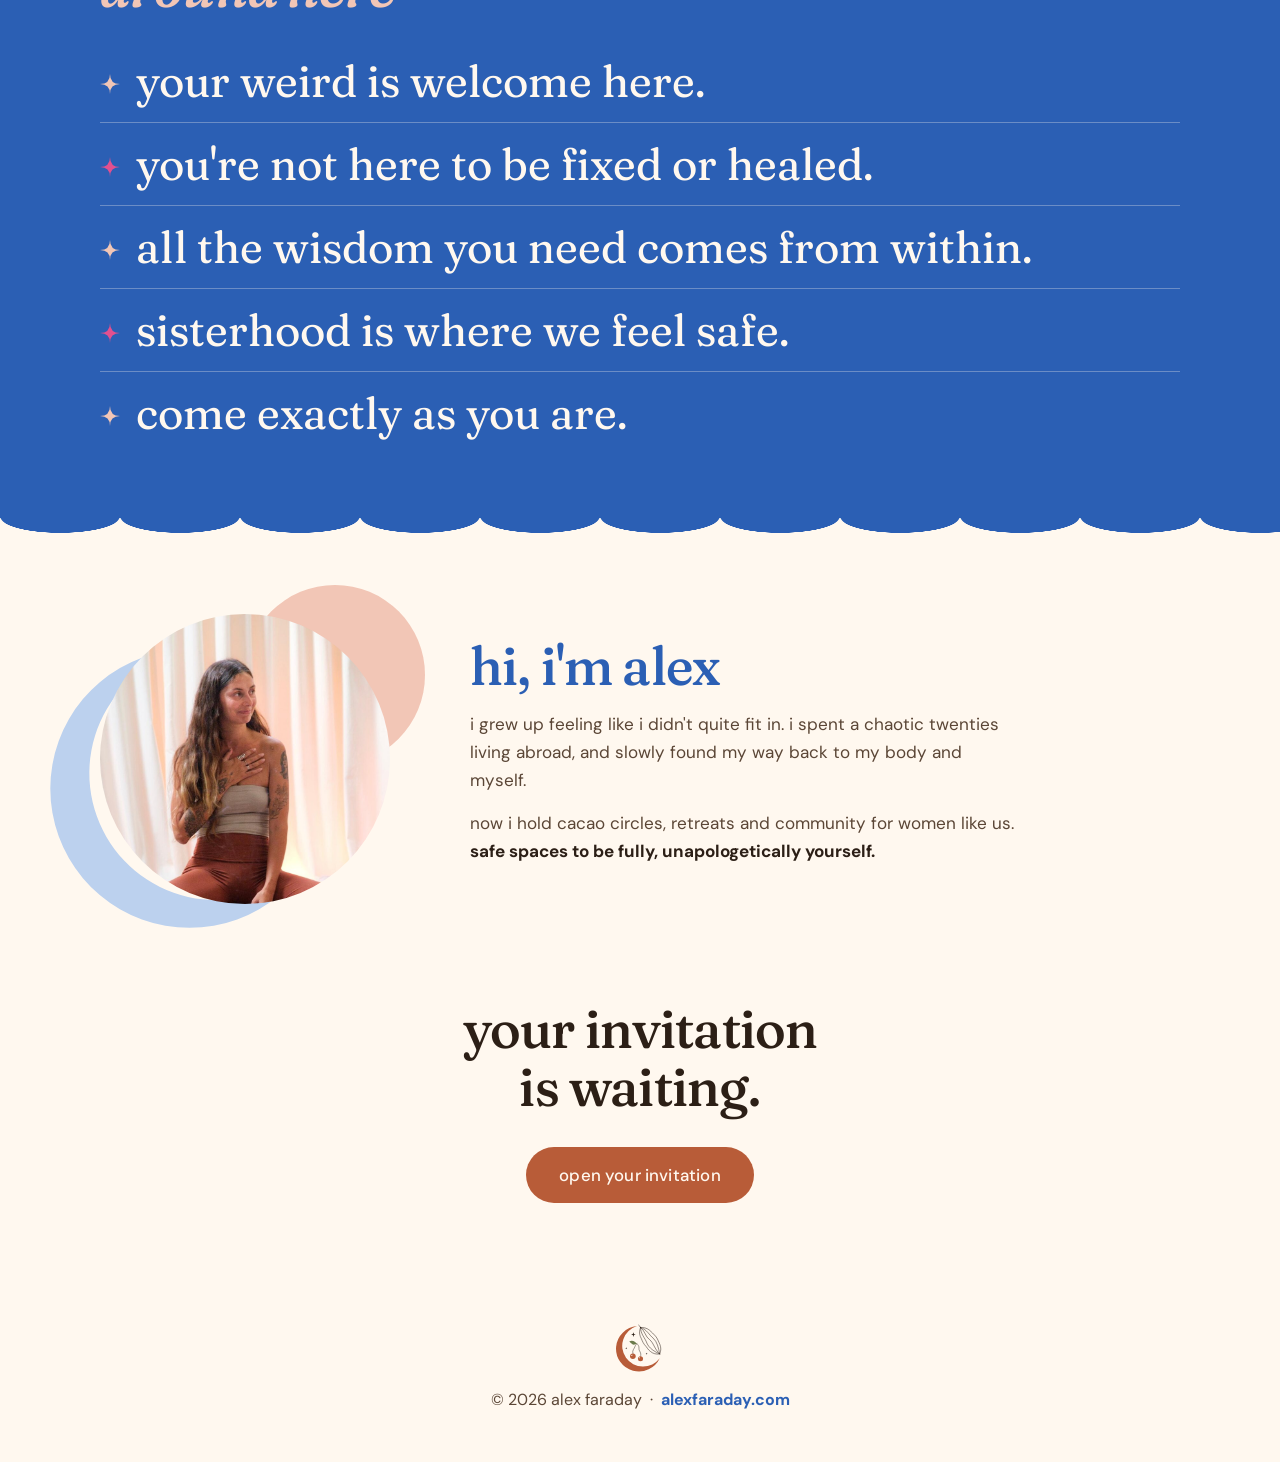
==== commit f77ba22d: "Add files via upload" ====
--- a/free.html
+++ b/free.html
@@ -5,18 +5,20 @@
   <meta name="viewport" content="width=device-width, initial-scale=1.0, viewport-fit=cover" />
   <title>your invitation · alex faraday</title>
   <meta name="description" content="a guided meditation and a ceremonial cacao guide, free and forever yours. an invitation into alex faraday's world." />
-  <link rel="icon" href="favicon.svg" type="image/svg+xml" />
-  <link rel="apple-touch-icon" href="apple-touch-icon.png" />
+  <link rel="icon" href="favicon.ico?v=3" sizes="any" />
+  <link rel="icon" href="favicon.svg?v=3" type="image/svg+xml" />
+  <link rel="icon" href="favicon-512.png?v=3" type="image/png" sizes="512x512" />
+  <link rel="apple-touch-icon" href="apple-touch-icon.png?v=3" />
   <link rel="preconnect" href="https://fonts.googleapis.com" />
   <link rel="preconnect" href="https://fonts.gstatic.com" crossorigin />
   <link href="https://fonts.googleapis.com/css2?family=DM+Sans:opsz,wght@9..40,400;9..40,500;9..40,700&family=Fraunces:ital,opsz,wght,SOFT,WONK@0,9..144,300..600,0..100,0..1;1,9..144,300..600,0..100,0..1&display=swap" rel="stylesheet" />
   <style>
-    /* boutique ibiza, green mood: whitewash, olive + sage, terracotta accents, soft scallops */
+    /* boutique ibiza, blue mood: whitewash, island blue + sky, terracotta accents, soft scallops */
     :root {
       --wash:   #FFF8EF;
       --ink:    #2C1F16;
-      --cobalt: #56703F;
-      --sage:   #A9BB8E;
+      --cobalt: #2B5FB4;
+      --sage:   #BCD1EE;
       --deep:   #B83A72;
       --sun:    #F5C95C;
       --pink:   #E2508F;
@@ -456,7 +458,7 @@
   })();
 
   if (!window.matchMedia('(prefers-reduced-motion: reduce)').matches) {
-    var colours = ['#56703F', '#F2C6B6', '#E2508F', '#B85C38'];
+    var colours = ['#2B5FB4', '#F2C6B6', '#E2508F', '#B85C38'];
     document.addEventListener('pointerdown', function (e) {
       for (var i = 0; i < 6; i++) {
         var s = document.createElementNS('http://www.w3.org/2000/svg', 'svg');
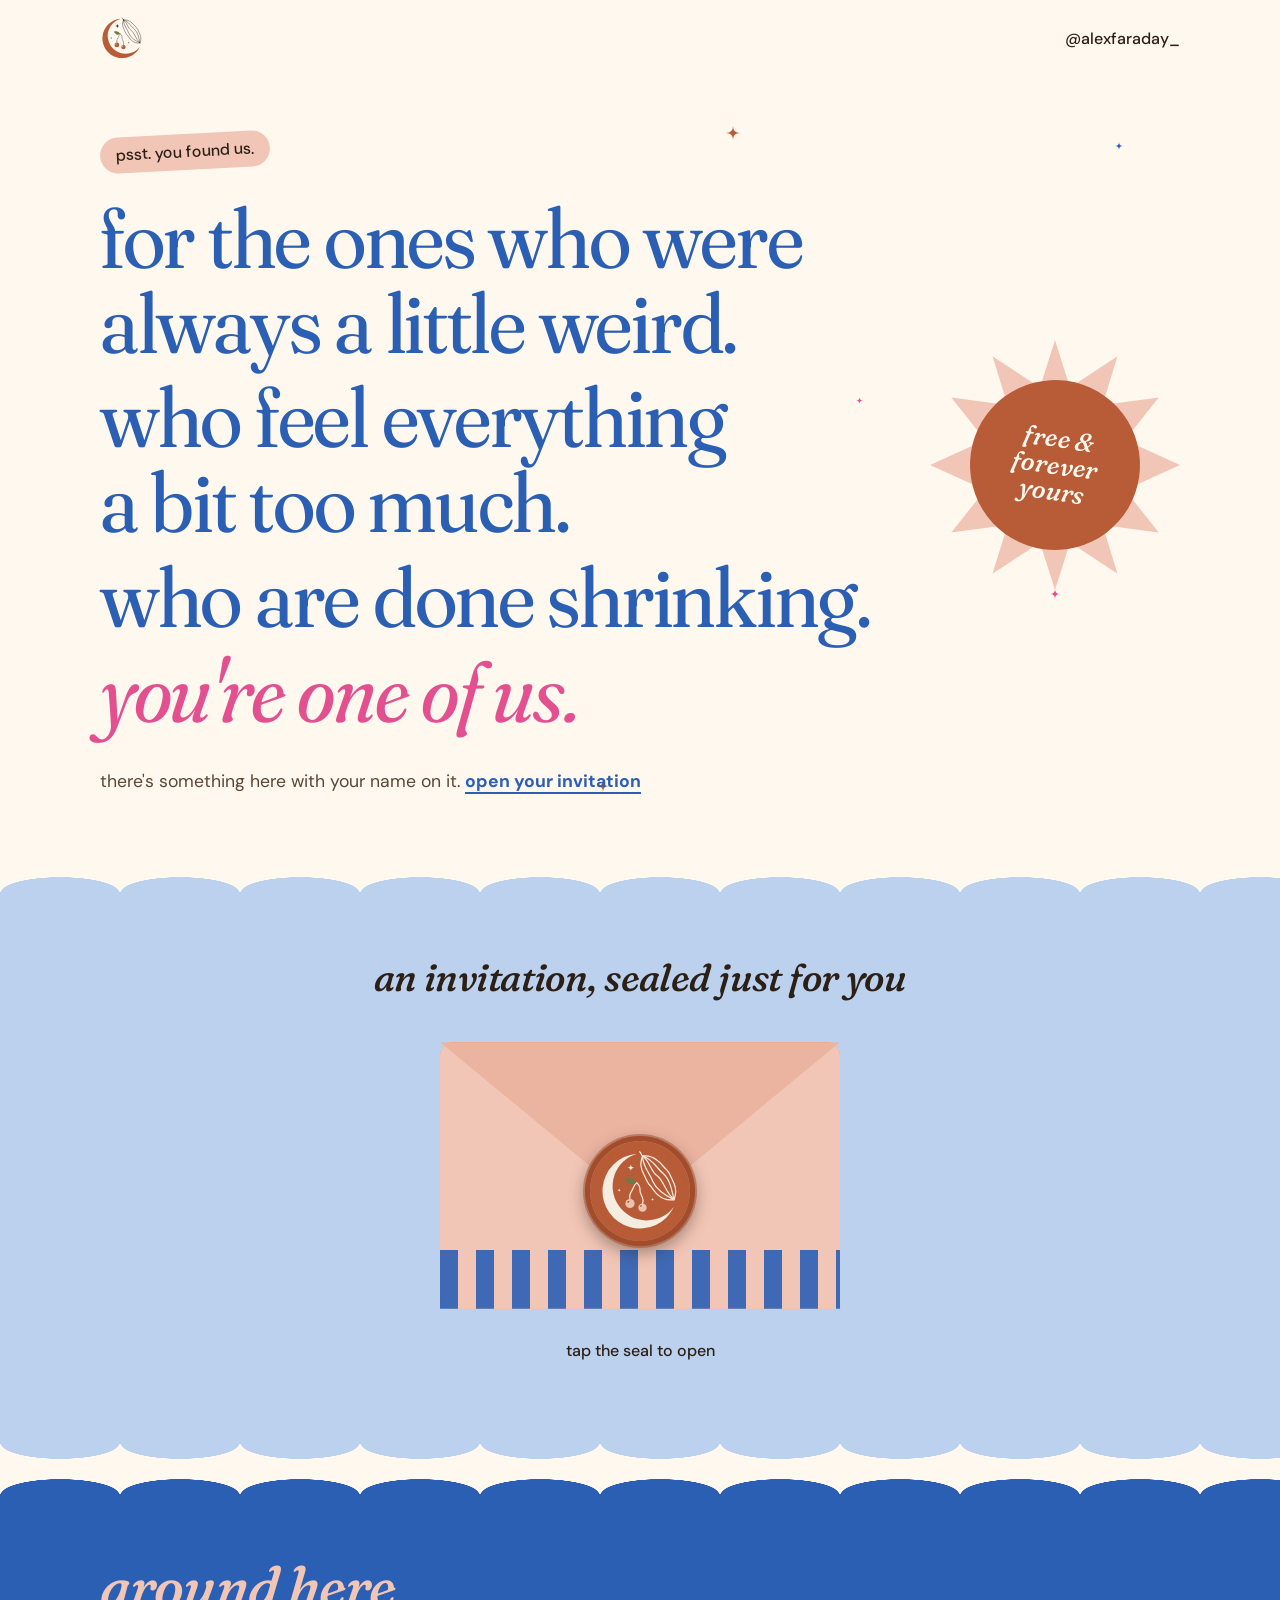
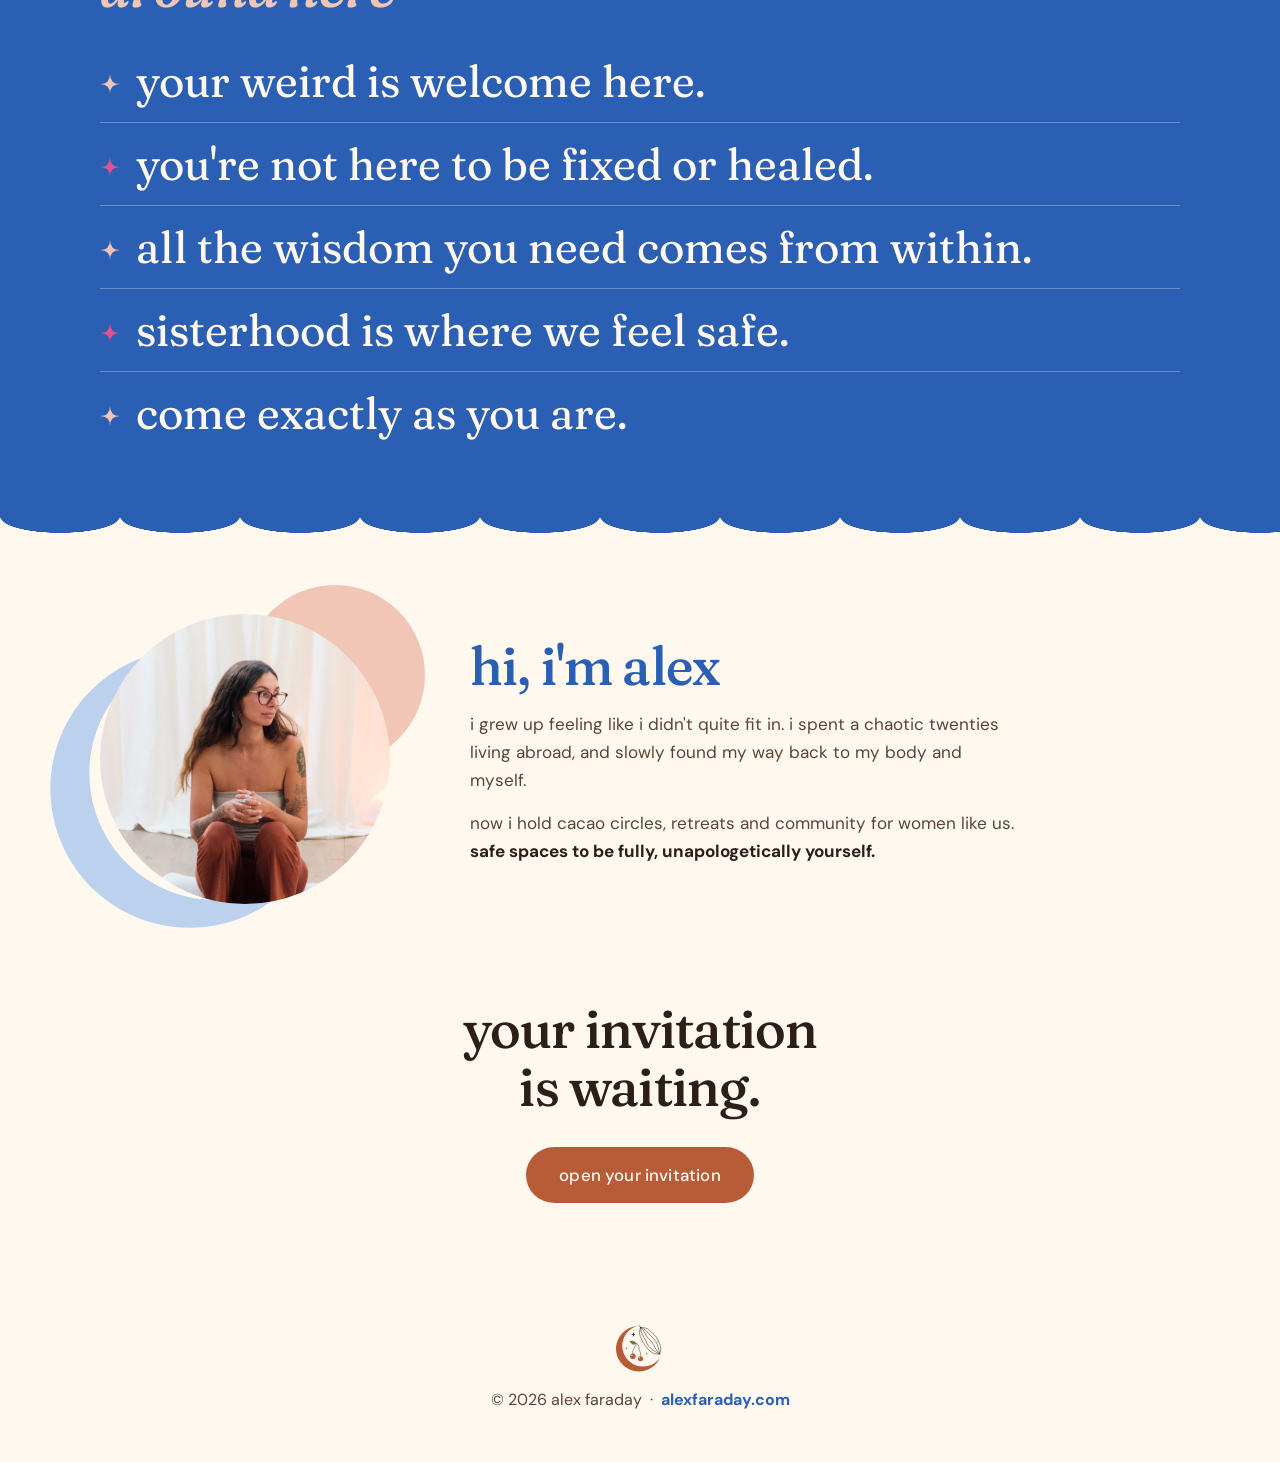
==== commit 222a4dce: "Add files via upload" ====
--- a/free.html
+++ b/free.html
@@ -412,7 +412,7 @@
       <div class="about-photo">
         <span class="sun-disc" aria-hidden="true"></span>
         <svg class="moon" aria-hidden="true"><use href="#crescent"/></svg>
-        <img src="about-web.jpg" alt="alex faraday" />
+        <img src="about-circle.jpg" alt="alex sitting on a cushion, holding space in a cacao circle" style="object-position: center 22%" />
       </div>
       <div>
         <h2 class="funky" id="alex-title">hi, i'm alex</h2>
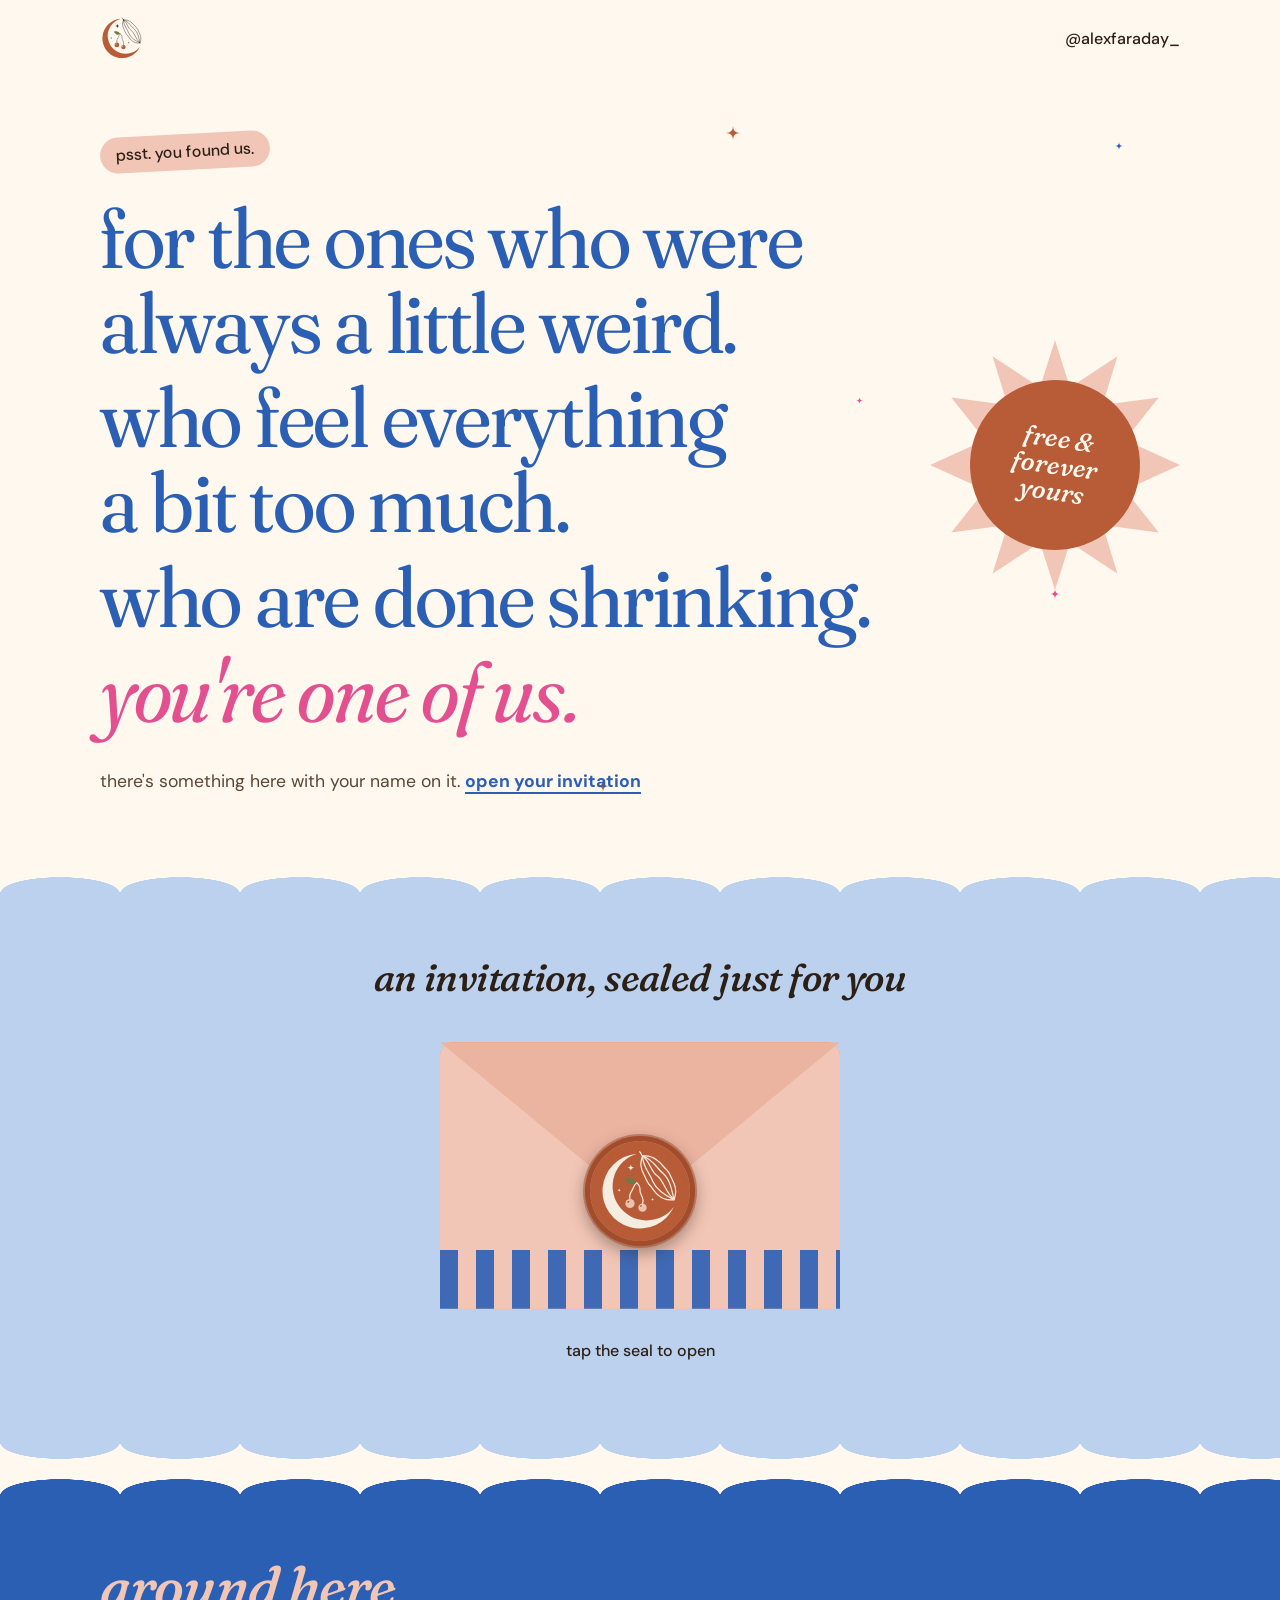
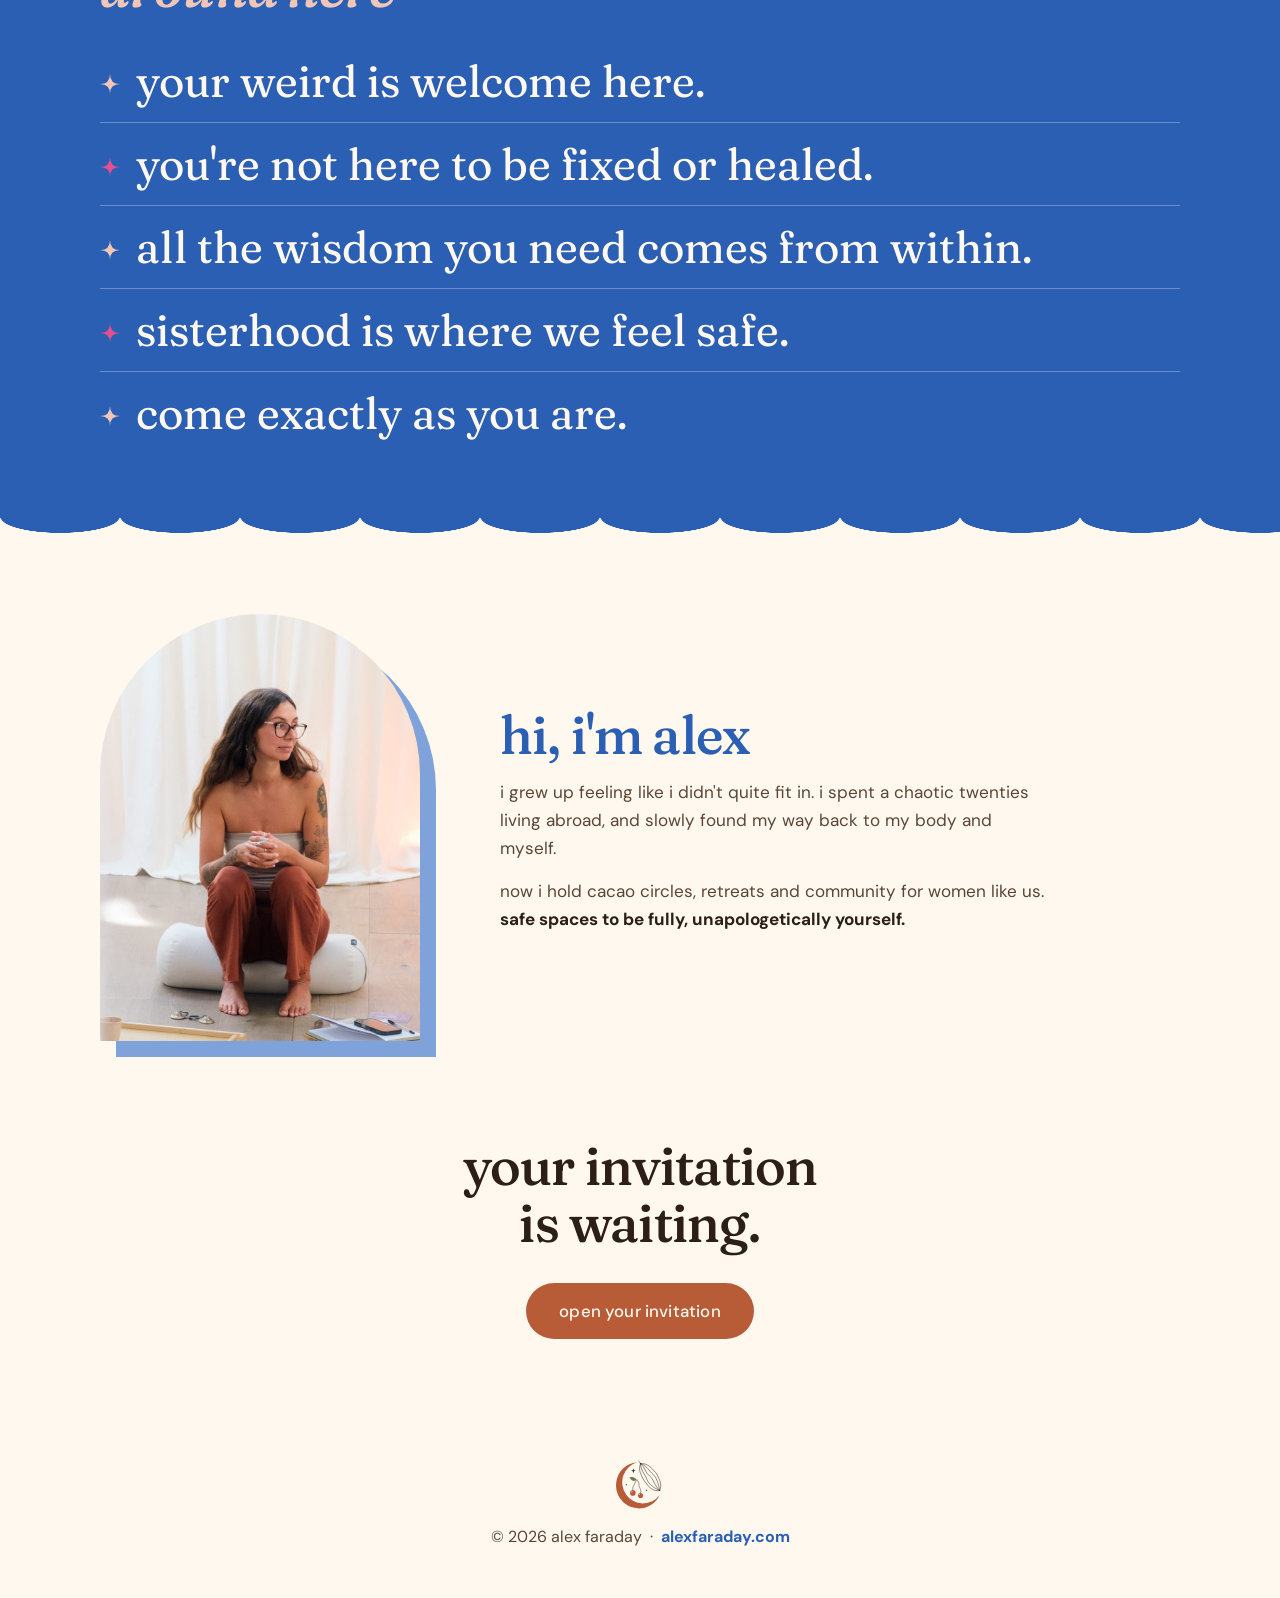
==== commit 73877bb5: "Add files via upload" ====
--- a/free.html
+++ b/free.html
@@ -296,10 +296,11 @@
     /* ── about ── */
     .about { display: grid; gap: 3rem; align-items: center; padding-block: 6rem 3rem; }
     @media (min-width: 860px) { .about { grid-template-columns: auto minmax(0, 1fr); gap: 5rem; } }
-    .about-photo { position: relative; width: min(290px, 70vw); aspect-ratio: 1; justify-self: center; isolation: isolate; }
-    .about-photo > img { position: absolute; inset: 0; width: 100%; height: 100%; border-radius: 50%; object-fit: cover; object-position: center 28%; }
-    .about-photo .sun-disc { position: absolute; z-index: -2; width: 62%; aspect-ratio: 1; right: -12%; top: -10%; border-radius: 50%; background: var(--blush); }
-    .about-photo .moon { position: absolute; z-index: -1; width: 128%; height: 128%; left: -33%; top: -4%; fill: var(--sage); transform: rotate(-30deg); }
+    /* photo: an arch with a soft blue shadow */
+    .about-photo { position: relative; width: min(280px, 70vw); aspect-ratio: 3 / 4; justify-self: center; isolation: isolate; }
+    @media (min-width: 860px) { .about-photo { width: 320px; } }
+    .about-photo > img { position: absolute; inset: 0; width: 100%; height: 100%; border-radius: 999px 999px 0 0; object-fit: cover; object-position: center 20%; }
+    .about-photo::before { content: ""; position: absolute; z-index: -1; left: 16px; top: 16px; right: -16px; bottom: -16px; border-radius: 999px 999px 0 0; background: #7FA2DA; }
     .about h2 { font-weight: 500; font-size: clamp(2.4rem, 7vw, 3.4rem); line-height: 1; color: var(--cobalt); margin-bottom: 1rem; }
     .about p { color: var(--muted); font-size: 1.07rem; margin-bottom: 0.9rem; max-width: 34rem; }
     .about p strong { color: var(--ink); font-weight: 700; }
@@ -410,9 +411,7 @@
   <div class="wrap">
     <section class="about" aria-labelledby="alex-title">
       <div class="about-photo">
-        <span class="sun-disc" aria-hidden="true"></span>
-        <svg class="moon" aria-hidden="true"><use href="#crescent"/></svg>
-        <img src="about-circle.jpg" alt="alex sitting on a cushion, holding space in a cacao circle" style="object-position: center 22%" />
+        <img src="about-circle.jpg" alt="alex sitting on a cushion, holding space in a cacao circle" />
       </div>
       <div>
         <h2 class="funky" id="alex-title">hi, i'm alex</h2>
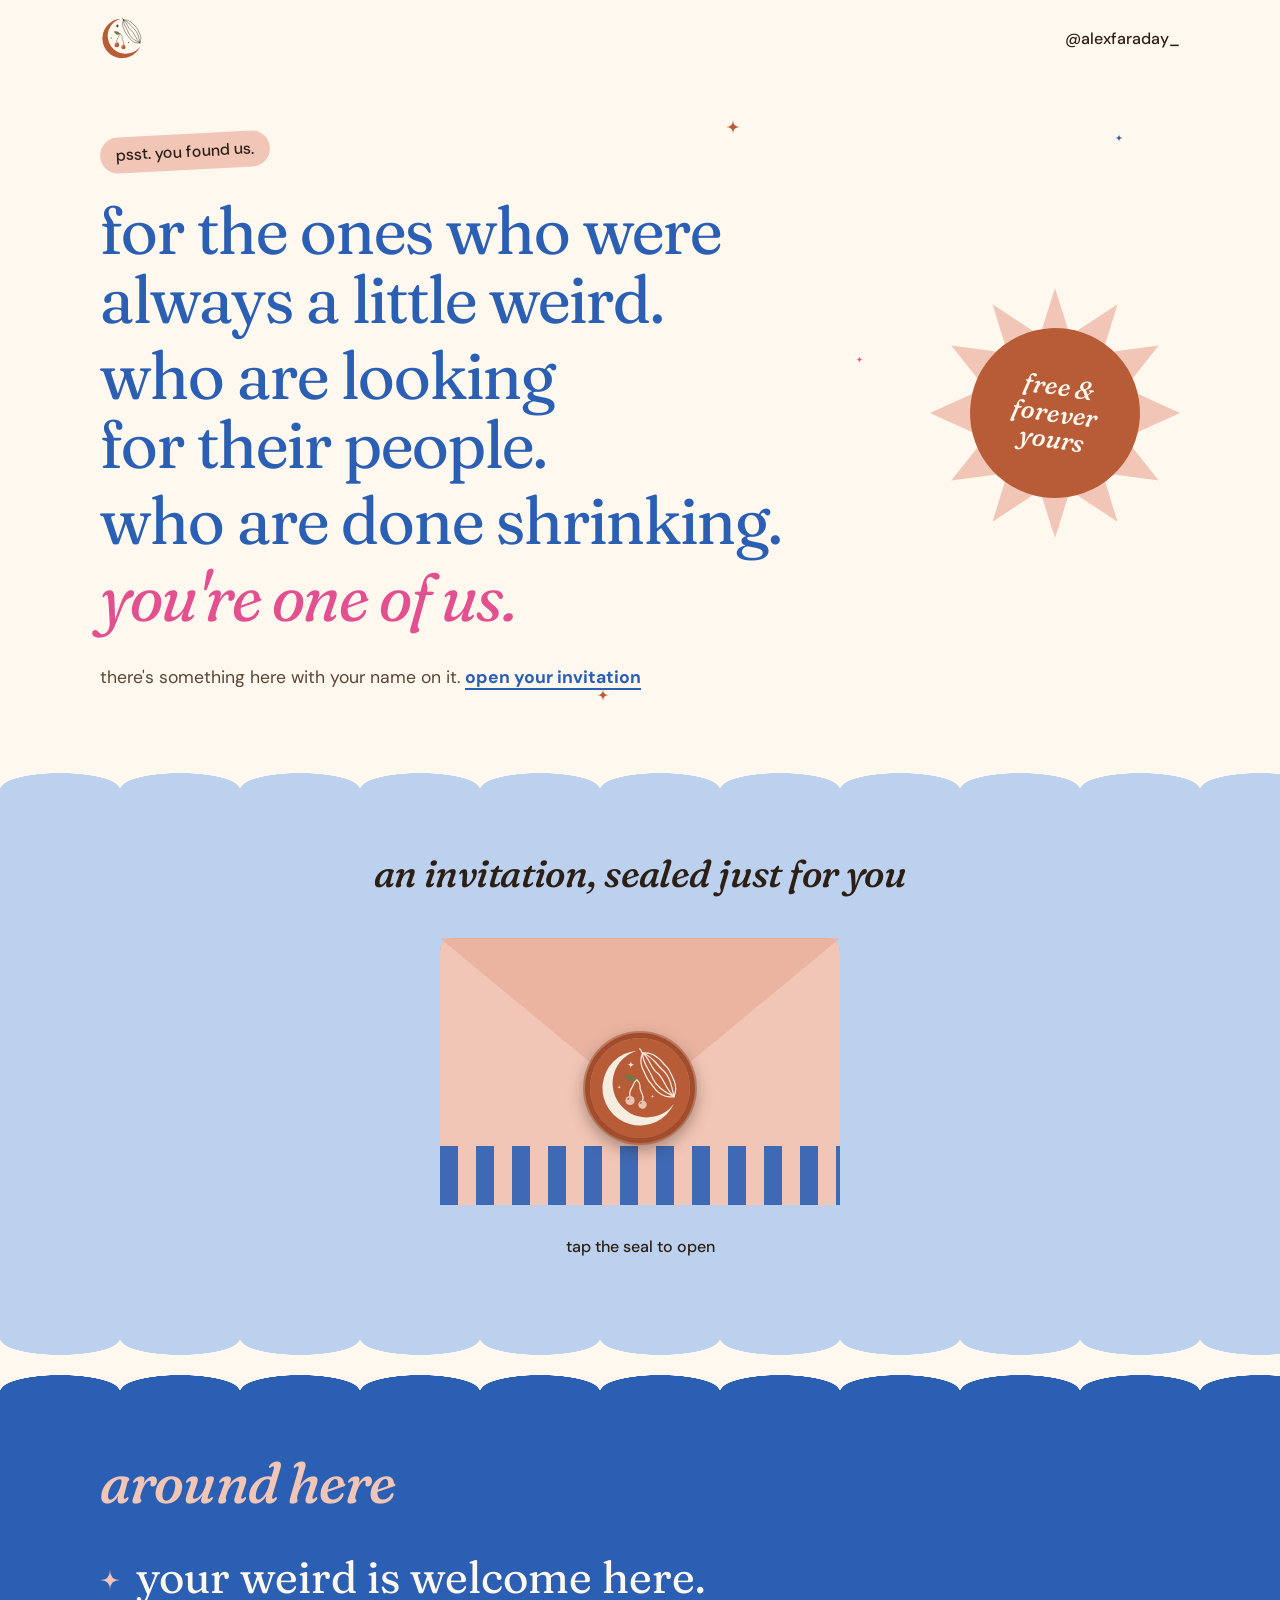
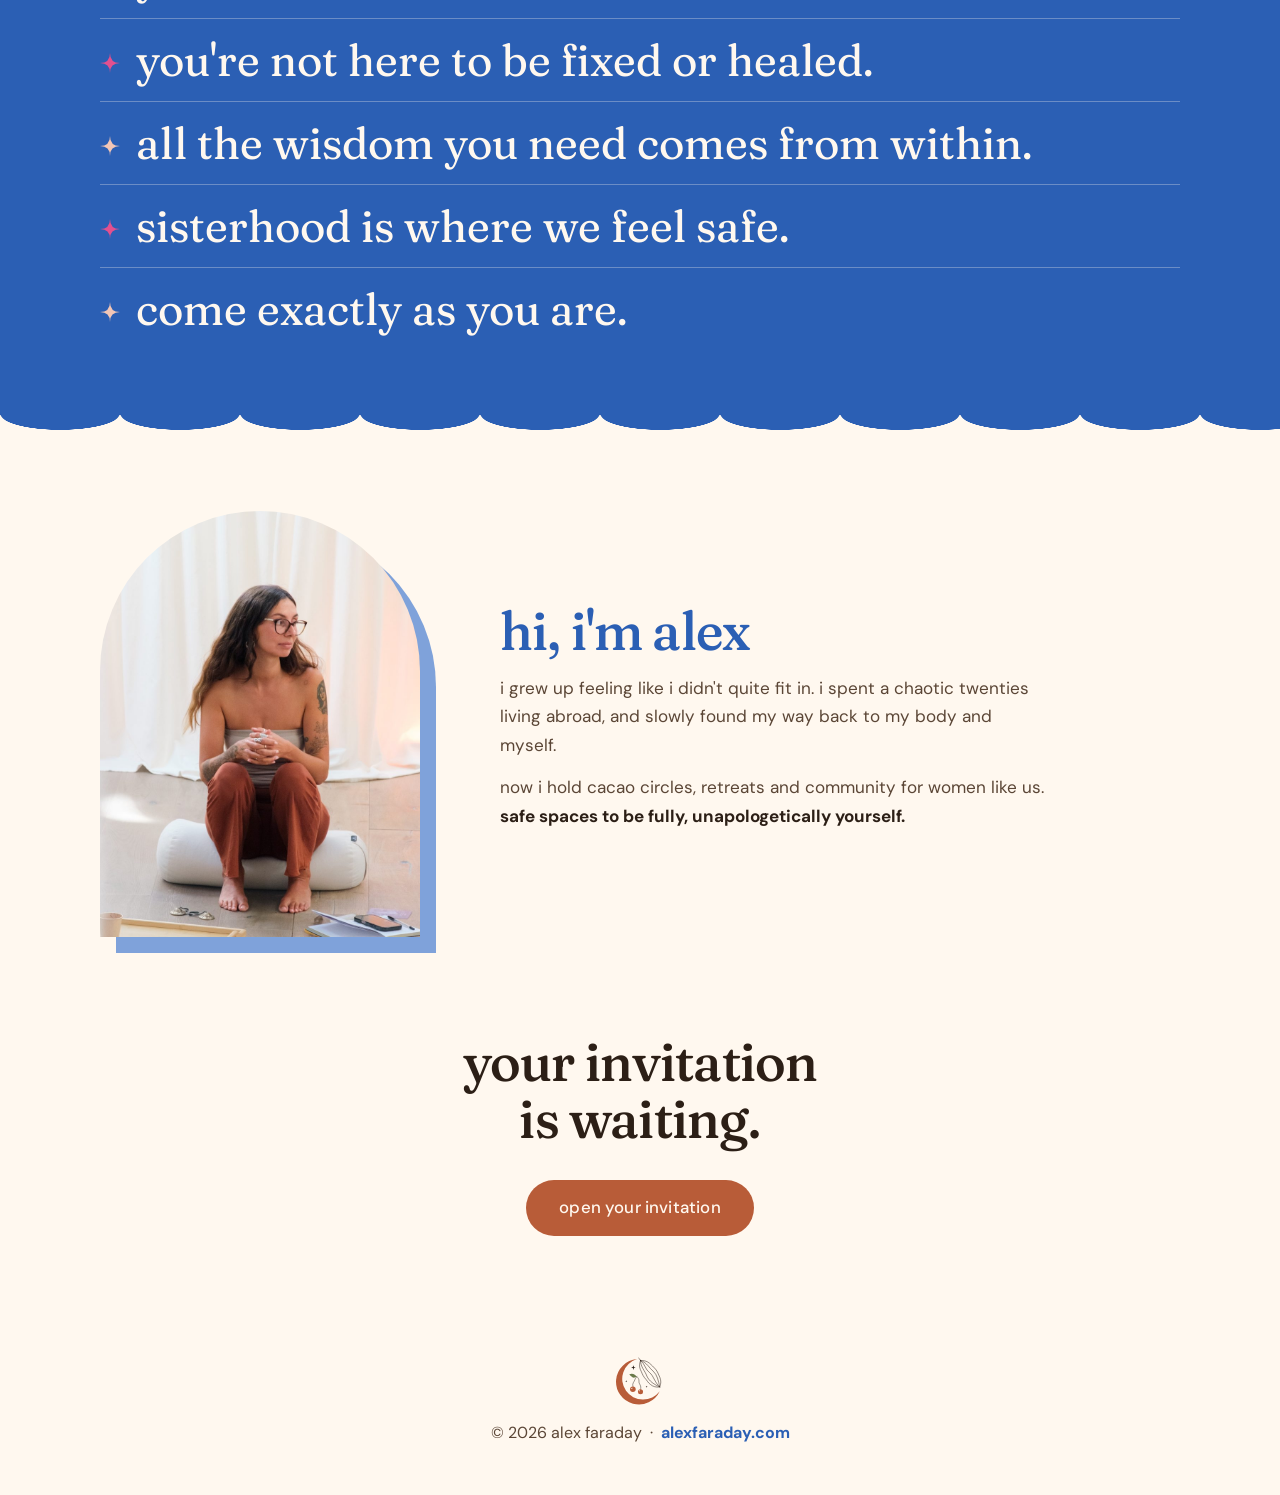
==== commit 4791b388: "Add files via upload" ====
--- a/free.html
+++ b/free.html
@@ -98,8 +98,8 @@
     }
     .calling h1 {
       font-weight: 400;
-      font-size: clamp(2.6rem, 7.6vw, 5.3rem);
-      line-height: 1;
+      font-size: clamp(2.1rem, 6vw, 4.2rem);
+      line-height: 1.02;
       color: var(--cobalt);
       max-width: 17ch;
     }
@@ -108,8 +108,8 @@
     .calling h1 span:nth-child(1) { animation-delay: .15s; }
     .calling h1 span:nth-child(2) { animation-delay: .95s; }
     .calling h1 span:nth-child(3) { animation-delay: 1.75s; }
-    .calling h1 span:nth-child(4) { animation-delay: 2.7s; color: var(--pink); font-style: italic; }
-    .calling .after { opacity: 0; animation: rise .8s var(--ease) 3.4s forwards; margin-top: 2rem; font-size: 1.1rem; color: var(--muted); }
+    .calling h1 span:nth-child(4) { animation-delay: 2.55s; color: var(--pink); font-style: italic; }
+    .calling .after { opacity: 0; animation: rise .8s var(--ease) 3.3s forwards; margin-top: 2rem; font-size: 1.1rem; color: var(--muted); }
     .calling .after a { color: var(--cobalt); font-weight: 700; text-underline-offset: 5px; text-decoration-thickness: 2px; }
     @keyframes rise { to { opacity: 1; transform: none; } }
 
@@ -240,12 +240,19 @@
     .gift-line div { color: var(--muted); }
     .gift-line b { display: block; font: 500 1.35rem/1.15 var(--ff-display); font-variation-settings: "SOFT" 50, "WONK" 0; color: var(--ink); }
 
-    .claim { margin-top: 1.8rem; display: grid; gap: 0.8rem; }
-    /* each claim button matches its gift's bullet */
-    .btn--pink { background: var(--pink); color: #fff; }
-    .btn--pink:hover { background: #C93D7A; }
-    .btn--soft { background: var(--blush); color: var(--ink); }
-    .btn--soft:hover { background: #EBB4A1; }
+    /* gift picker: each chip matches its gift's bullet, tap to pick or unpick */
+    .gift-pick { display: grid; gap: 0.7rem; margin-bottom: 1.6rem; }
+    .pick { position: relative; display: flex; align-items: center; justify-content: center; gap: 0.6rem; min-height: 54px; padding: 0.7rem 1.4rem; border-radius: 999px; font-weight: 500; cursor: pointer; transition: opacity .2s, transform .2s var(--ease); }
+    .pick input { position: absolute; opacity: 0; pointer-events: none; }
+    .pick--pink { background: var(--pink); color: #fff; }
+    .pick--soft { background: var(--blush); color: var(--ink); }
+    .pick .tick { display: inline-grid; place-items: center; width: 22px; height: 22px; border-radius: 50%; border: 1.5px solid currentColor; font-size: 0.8rem; line-height: 1; }
+    .pick:has(input:not(:checked)) { opacity: 0.45; }
+    .pick:has(input:not(:checked)) .tick { color: transparent; border-color: currentColor; }
+    .pick--pink:has(input:not(:checked)) .tick { border-color: #fff; }
+    .pick--soft:has(input:not(:checked)) .tick { border-color: var(--ink); }
+    .pick:has(input:focus-visible) { outline: 3px solid var(--terra); outline-offset: 3px; }
+    .pick:active { transform: scale(.98); }
     .sign { margin-top: 1.8rem; }
     .line-field { display: block; margin-bottom: 1.3rem; }
     .line-field span { display: block; font-size: 0.88rem; font-weight: 700; }
@@ -346,7 +353,7 @@
         <p class="psst">psst. you found us.</p>
         <h1 class="funky">
           <span>for the ones who were always a little weird.</span>
-          <span>who feel everything a bit too much.</span>
+          <span>who are looking for their people.</span>
           <span>who are done shrinking.</span>
           <span>you're one of us.</span>
         </h1>
@@ -382,13 +389,25 @@
             <p>two gifts, free and forever yours:</p>
             <div class="gift-line"><span class="dot"><svg class="star"><use href="#star"/></svg></span><div><b>the grounding</b>a guided meditation to get you out of your head and back into your body. come back to it whenever you need.</div></div>
             <div class="gift-line"><span class="dot"><svg class="star"><use href="#star"/></svg></span><div><b>the cacao spirit</b>my guide to working with ceremonial cacao and preparing for ceremony.</div></div>
-            <p>tap a gift to claim it. it's free, and it'll land straight in your inbox.</p>
+            <p>pick your gifts, pop in your details, and they'll land straight in your inbox.</p>
           </div>
 
-          <div class="claim">
-            <a class="btn btn--full btn--pink" href="https://checkout.mailerlite.com/checkout/30840" target="_blank" rel="noopener">claim the grounding</a>
-            <a class="btn btn--full btn--soft" href="https://checkout.mailerlite.com/checkout/30791" target="_blank" rel="noopener">claim the cacao spirit</a>
+          <form class="sign" data-ml="free">
+            <div class="gift-pick" role="group" aria-label="choose your gifts">
+              <label class="pick pick--pink"><input type="checkbox" data-form-id="203678669290341581" checked /><span class="tick" aria-hidden="true">✓</span>the grounding</label>
+              <label class="pick pick--soft"><input type="checkbox" data-form-id="203678670177437038" checked /><span class="tick" aria-hidden="true">✓</span>the cacao spirit</label>
+            </div>
+            <label class="line-field"><span>sign your first name</span><input class="signature" name="fields[name]" autocomplete="given-name" required /></label>
+            <label class="line-field"><span>your email</span><input type="email" name="fields[email]" autocomplete="email" required /></label>
+            <label class="consent"><input type="checkbox" required /> i'm happy to get emails from alex</label>
+            <button class="btn btn--full" type="submit">send my gifts</button>
+            <p class="form-error" role="alert">that didn't go through. pick at least one gift and check your email address.</p>
             <p class="from">alex x</p>
+          </form>
+          <div class="form-done" aria-live="polite">
+            <div class="stamp"><img src="favicon.svg" alt="" style="width:100%;height:100%" /></div>
+            <h2>on its way, <span data-name-out>lovely</span></h2>
+            <p>check your inbox and tap the link to confirm. your gifts will land straight after.</p>
           </div>
         </div>
       </article>
@@ -446,7 +465,7 @@
       seal.setAttribute('aria-expanded', 'true');
       setTimeout(function () {
         invite.classList.add('is-read');
-        var first = invite.querySelector('.letter input');
+        var first = invite.querySelector('.letter input[name="fields[name]"]');
         if (first) first.focus({ preventScroll: true });
       }, calm ? 0 : 1300);
     }
